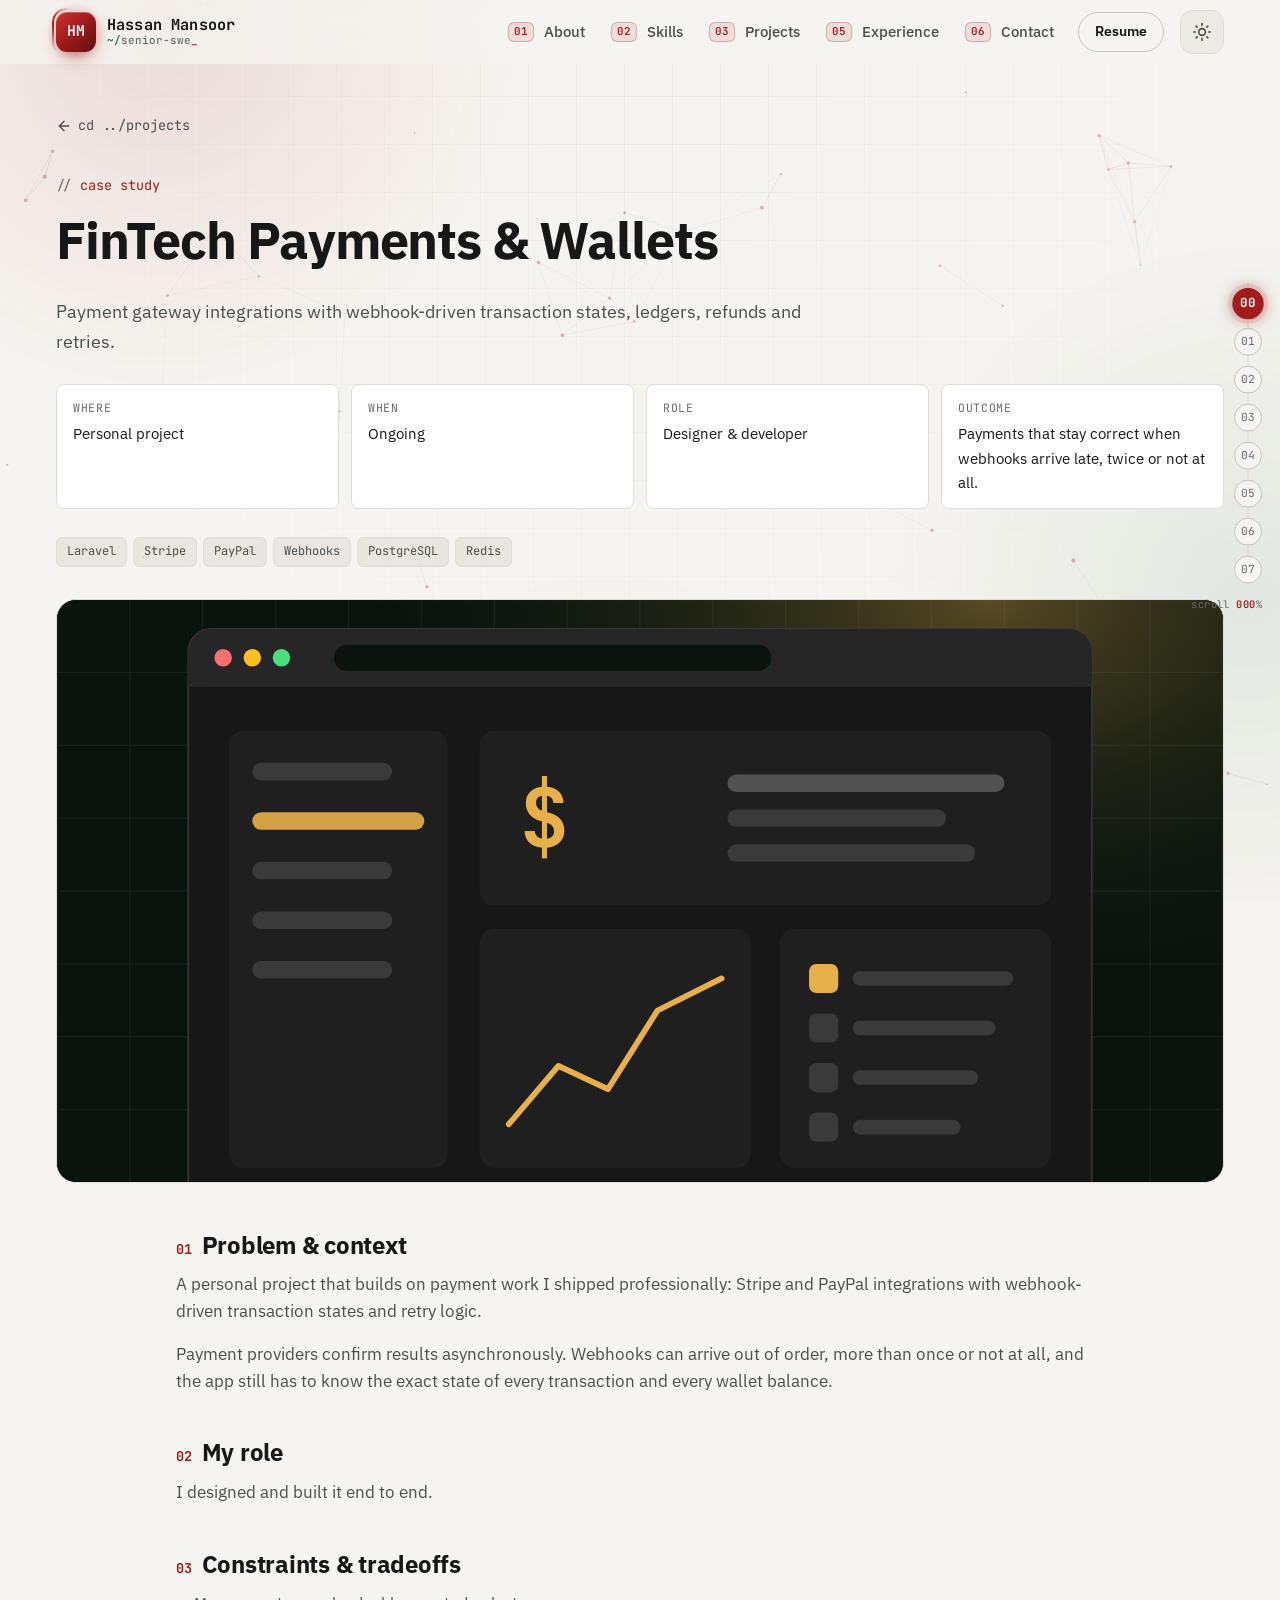
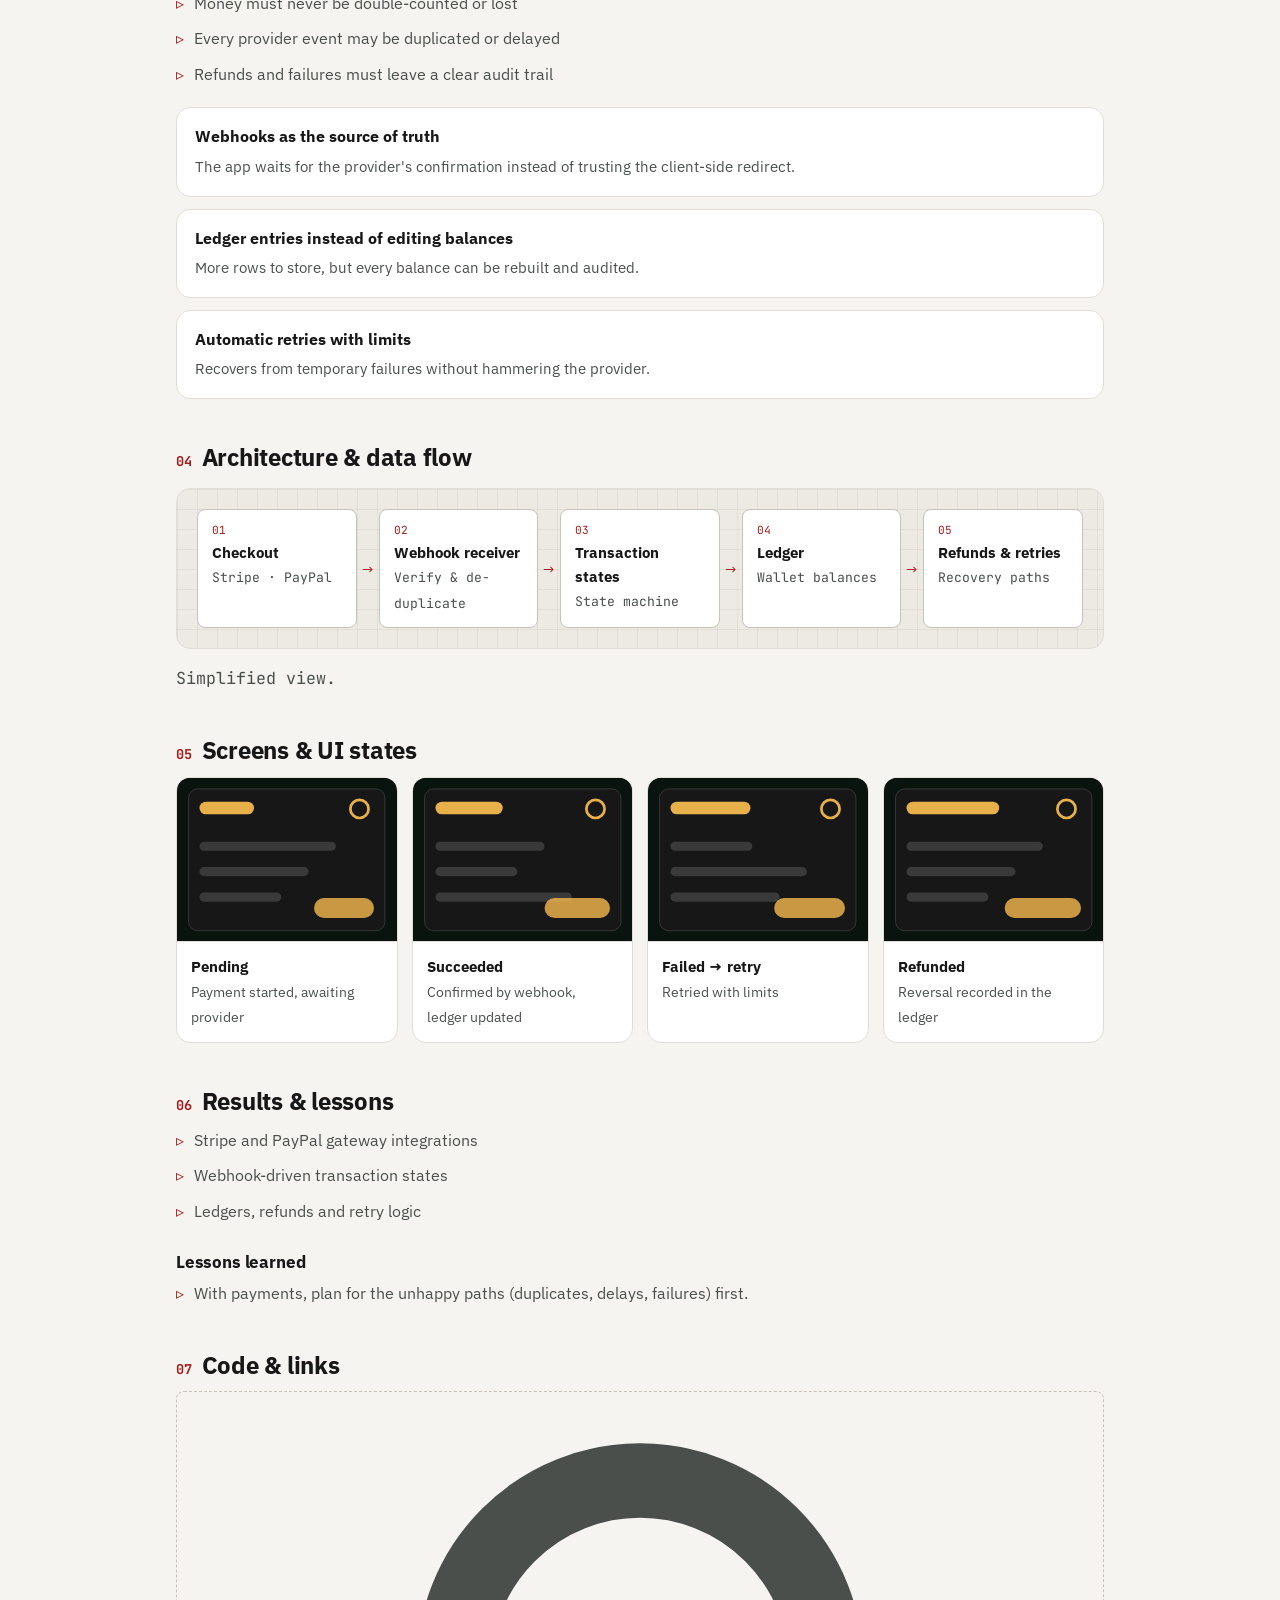
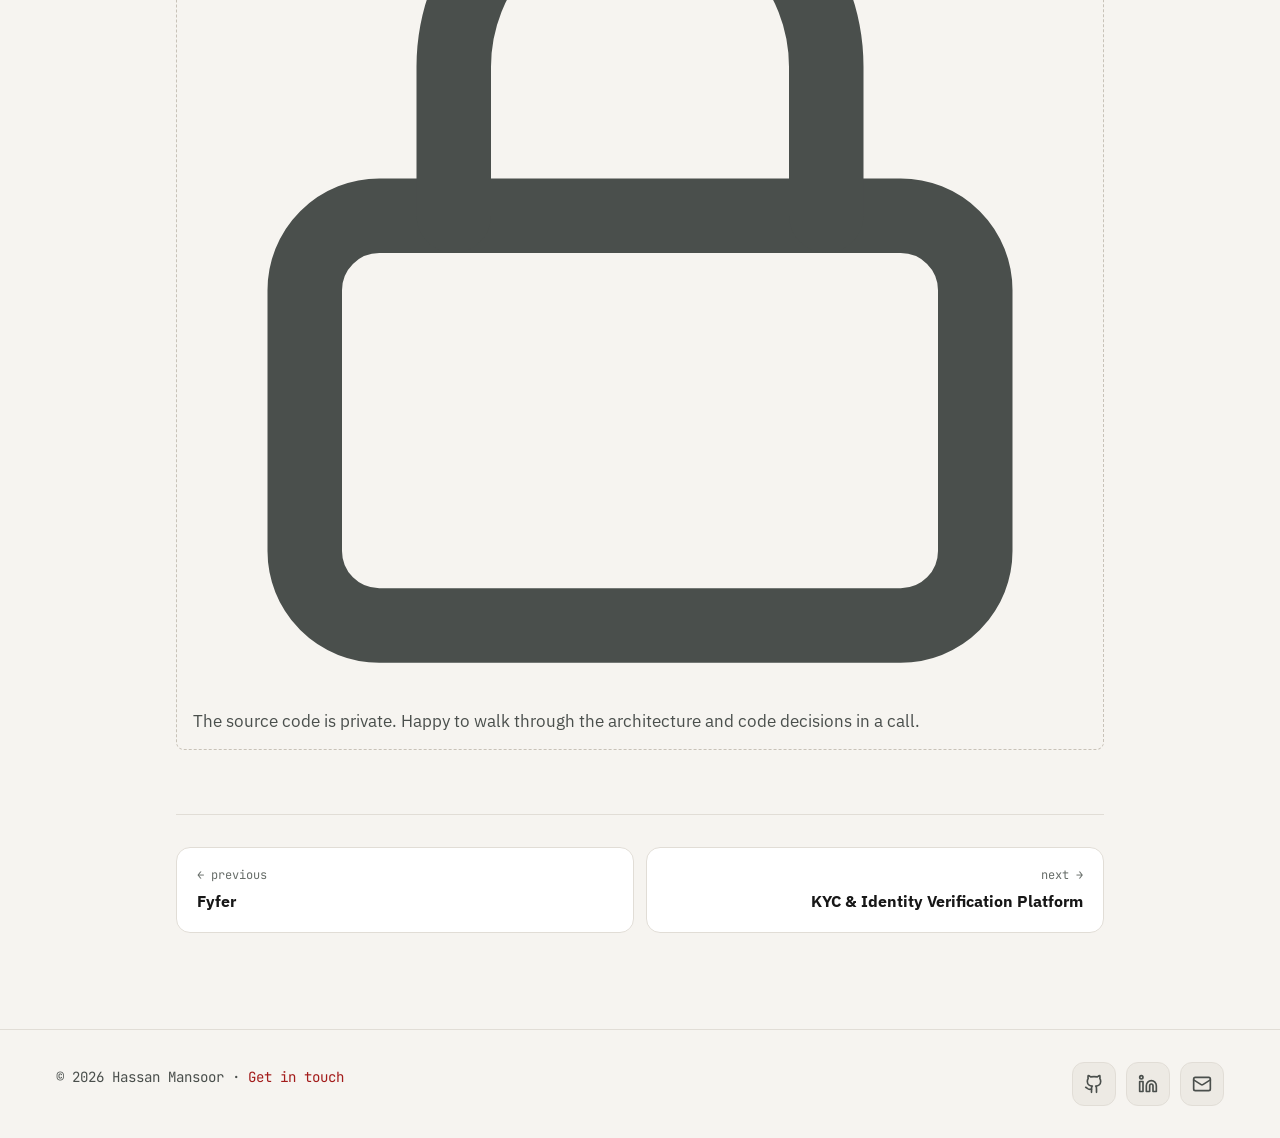
==== projects/fintech-payments.html @ 576e9c60 "Add developer portfolio site Static HTML/CSS/JS portfolio for Hassan Mansoor: hero with loader and t" ====
<!doctype html>
<html lang="en">
<head>
  <meta charset="utf-8">
  <meta name="viewport" content="width=device-width, initial-scale=1">
  <title>FinTech Payments &amp; Wallets — Case Study | Hassan Mansoor</title>
  <meta name="description" content="Payment gateway integrations with webhook-driven transaction states, ledgers, refunds and retries. Payments that stay correct when webhooks arrive late, twice or not at all.">
  <meta name="author" content="Hassan Mansoor">
  <meta name="theme-color" content="#06110C">
  <script>(function(){var t;try{t=localStorage.getItem("theme")}catch(e){}if(t!=="light"&&t!=="dark")t=matchMedia("(prefers-color-scheme: light)").matches?"light":"dark";document.documentElement.setAttribute("data-theme",t)})();</script>
  <script>if(!matchMedia("(prefers-reduced-motion: reduce)").matches)document.documentElement.classList.add("loading");</script>
  <link rel="canonical" href="https://hassan07-dev.github.io/projects/fintech-payments.html">
  <meta property="og:type" content="article">
  <meta property="og:title" content="FinTech Payments &amp; Wallets — Case Study by Hassan Mansoor">
  <meta property="og:description" content="Payment gateway integrations with webhook-driven transaction states, ledgers, refunds and retries.">
  <meta property="og:url" content="https://hassan07-dev.github.io/projects/fintech-payments.html">
  <meta property="og:image" content="https://hassan07-dev.github.io/assets/img/hassan-mansoor.jpg">
  <meta name="twitter:card" content="summary_large_image">
  <link rel="icon" href="../assets/img/favicon.svg" type="image/svg+xml">
  <link rel="preconnect" href="https://fonts.googleapis.com">
  <link rel="preconnect" href="https://fonts.gstatic.com" crossorigin>
  <link href="https://fonts.googleapis.com/css2?family=IBM+Plex+Sans:wght@400;500;600;700&family=JetBrains+Mono:wght@400;500;600;700&display=swap" rel="stylesheet">
  <link rel="stylesheet" href="../assets/css/styles.css">
</head>
<body data-page="case" data-slug="fintech-payments" data-base="../">
  <a class="skip-link" href="#main">Skip to content</a>
  <!-- Page loader (shown while html.loading; removed by main.js, auto-hides after 6s as a failsafe) -->
  <div class="loader" id="loader" aria-hidden="true">
    <div class="loader-curtain loader-curtain-top"></div>
    <div class="loader-curtain loader-curtain-bottom"></div>
    <div class="loader-core">
      <div class="loader-orbit">
        <svg class="loader-ring" viewBox="0 0 120 120">
          <circle class="loader-ring-track" cx="60" cy="60" r="52"/>
          <circle class="loader-ring-arc" cx="60" cy="60" r="52" pathLength="100"/>
        </svg>
        <span class="loader-spinner"></span>
        <span class="loader-monogram">HM</span>
      </div>
      <p class="loader-name"><span class="prompt">~/</span>hassan<span class="caret">_</span></p>
      <ol class="loader-log">
        <li>booting portfolio<span class="dots"></span></li>
        <li>loading modules: laravel · python · claude-api</li>
        <li>warming caches: redis</li>
        <li class="ok">ready ✓</li>
      </ol>
      <div class="loader-bar"><span></span></div>
      <p class="loader-pct"><b>000</b>%</p>
    </div>
  </div>

  <header class="site-header">
    <nav class="container nav" aria-label="Primary">
      <a class="logo" href="../index.html" aria-label="Hassan Mansoor, home"><span class="logo-mark" aria-hidden="true"><span class="logo-face logo-front">HM</span><span class="logo-face logo-back">&lt;/&gt;</span></span><span class="logo-text" aria-hidden="true"><span class="logo-name">Hassan Mansoor</span><span class="logo-sub"><span class="prompt">~/</span>senior-swe<span class="caret">_</span></span></span></a>
      <div class="nav-menu" id="nav-menu">
        <a href="../index.html#about"><span class="num">01</span>About</a>
        <a href="../index.html#skills"><span class="num">02</span>Skills</a>
        <a href="../index.html#projects"><span class="num">03</span>Projects</a>
        <a href="../index.html#experience"><span class="num">05</span>Experience</a>
        <a href="../index.html#contact"><span class="num">06</span>Contact</a>
        <a class="btn btn-ghost" href="../assets/Hassan-Mansoor-Resume.pdf" download>Resume</a>
      </div>
      <div class="nav-end">
        <button class="icon-btn theme-toggle" type="button" aria-label="Switch to day mode">
          <svg class="i-moon" viewBox="0 0 24 24" fill="none" stroke="currentColor" stroke-width="2" stroke-linecap="round" stroke-linejoin="round" aria-hidden="true"><path d="M12 3a6 6 0 0 0 9 9 9 9 0 1 1-9-9Z"/></svg>
          <svg class="i-sun" viewBox="0 0 24 24" fill="none" stroke="currentColor" stroke-width="2" stroke-linecap="round" stroke-linejoin="round" aria-hidden="true"><circle cx="12" cy="12" r="4"/><path d="M12 2v2M12 20v2M4.93 4.93l1.41 1.41M17.66 17.66l1.41 1.41M2 12h2M20 12h2M6.34 17.66l-1.41 1.41M19.07 4.93l-1.41 1.41"/></svg>
        </button>
        <button class="nav-toggle" type="button" aria-expanded="false" aria-controls="nav-menu" aria-label="Open menu"><span class="bar"></span></button>
      </div>
    </nav>
  </header>

  <main id="main">
    <article id="case-root">
      <noscript><div class="container case-hero"><h1>FinTech Payments &amp; Wallets</h1><p>Payment gateway integrations with webhook-driven transaction states, ledgers, refunds and retries.</p></div></noscript>
    </article>
  </main>

  <footer class="site-footer">
    <div class="container footer-inner">
      <p class="mono">© <span data-year></span> Hassan Mansoor · <a href="../index.html#contact">Get in touch</a></p>
      <div class="social-row" data-footer-social></div>
    </div>
  </footer>

  <script src="../assets/js/data.js"></script>
  <script src="../assets/js/components.js"></script>
  <script src="../assets/js/main.js"></script>
</body>
</html>
---- assets/css/styles.css ----
/* =========================================================
   Hassan Mansoor — portfolio
   Dark "code" theme · mobile-first · breakpoints 640 / 960 / 1200
   ========================================================= */

:root,
:root[data-theme="dark"] {
  /* Brand */
  --brand: #A31C1B;          /* crimson red */
  --brand-strong: #BD2523;
  --black: #171717;
  --forest: #06110C;

  /* Night (default) */
  --bg: #06110C;
  --bg-rgb: 6, 17, 12;
  --bg-elev: #0B1813;
  --card: #171717;
  --card-rgb: 23, 23, 23;
  --card-hover: #1E1E1E;
  --border: #26302B;
  --border-rgb: 38, 48, 43;
  --border-strong: #3A4540;
  --fg: #F2F2EF;
  --fg-muted: #A9B1AC;
  --fg-subtle: #7F8883;
  --accent: #EF5350;         /* text-safe crimson on dark (≥5:1) */
  --accent-strong: #FF6E6B;
  --accent-rgb: 239, 83, 80;
  --accent-ink: #FFFFFF;
  --accent-soft: rgba(239, 83, 80, 0.12);
  --accent-2: #FF8A80;
  --green: #5FBF8A;
  --green-rgb: 95, 191, 138;
  --amber: #E8B04A;
  --danger: #FF7A6E;
  --icon-tile: #EDEDEA;
  --badge-from: #A31C1B;
  --badge-to: #5E0F0E;
  --grid-rgb: 170, 190, 180;
  --term-rgb: 10, 20, 15;

  /* Type */
  --font-sans: "IBM Plex Sans", system-ui, -apple-system, "Segoe UI", Roboto, sans-serif;
  --font-mono: "JetBrains Mono", ui-monospace, SFMono-Regular, Menlo, Consolas, monospace;

  /* Spacing & shape */
  --gutter: 16px;
  --radius-sm: 8px;
  --radius: 14px;
  --radius-lg: 20px;
  --container: 1200px;
  --nav-h: 64px;

  --shadow: 0 10px 30px -12px rgba(0, 0, 0, 0.6);
  --shadow-lift: 0 22px 40px -18px rgba(var(--accent-rgb), 0.3), 0 12px 28px -14px rgba(0, 0, 0, 0.7);

  --ease: cubic-bezier(0.2, 0.7, 0.2, 1);
  color-scheme: dark;
}

/* Day */
:root[data-theme="light"] {
  --bg: #F6F4F0;
  --bg-rgb: 246, 244, 240;
  --bg-elev: #EDEAE4;
  --card: #FFFFFF;
  --card-rgb: 255, 255, 255;
  --card-hover: #FBFAF7;
  --border: #E1DDD6;
  --border-rgb: 225, 221, 214;
  --border-strong: #C8C2B8;
  --fg: #171717;
  --fg-muted: #4A4F4C;
  --fg-subtle: #676D69;
  --accent: #A31C1B;
  --accent-strong: #861614;
  --accent-rgb: 163, 28, 27;
  --accent-soft: rgba(163, 28, 27, 0.08);
  --accent-2: #D9443F;
  --green: #1D6B43;
  --green-rgb: 29, 107, 67;
  --amber: #9A6300;
  --danger: #B42318;
  --icon-tile: #F1EFEA;
  --grid-rgb: 23, 23, 23;
  --shadow: 0 10px 30px -14px rgba(23, 23, 23, 0.18);
  --shadow-lift: 0 22px 40px -20px rgba(163, 28, 27, 0.3), 0 12px 28px -16px rgba(23, 23, 23, 0.2);
  color-scheme: light;
}

/* ---------- Base ---------- */
*,
*::before,
*::after { box-sizing: border-box; }

html {
  scroll-behavior: smooth;
  scroll-padding-top: calc(var(--nav-h) + 12px);
  -webkit-text-size-adjust: 100%;
}

body {
  margin: 0;
  background: var(--bg);
  color: var(--fg);
  font-family: var(--font-sans);
  font-size: 1rem;
  line-height: 1.6;
  -webkit-font-smoothing: antialiased;
  overflow-x: hidden;
}

/* faint grid behind everything */
body::before {
  content: "";
  position: fixed;
  inset: 0;
  z-index: -1;
  pointer-events: none;
  background-image:
    linear-gradient(rgba(var(--grid-rgb), 0.045) 1px, transparent 1px),
    linear-gradient(90deg, rgba(var(--grid-rgb), 0.045) 1px, transparent 1px);
  background-size: 48px 48px;
  mask-image: radial-gradient(ellipse at 50% 0%, #000 0%, transparent 70%);
  -webkit-mask-image: radial-gradient(ellipse at 50% 0%, #000 0%, transparent 70%);
}

img { max-width: 100%; display: block; }
a { color: var(--accent); text-decoration: none; }
a:hover { color: var(--accent-strong); }
h1, h2, h3, h4 { line-height: 1.2; margin: 0 0 0.5em; letter-spacing: -0.01em; }
p { margin: 0 0 1em; }
ul { margin: 0; padding: 0; }

:focus-visible {
  outline: 2px solid var(--accent);
  outline-offset: 3px;
  border-radius: 4px;
}

.sr-only {
  position: absolute !important;
  width: 1px; height: 1px;
  padding: 0; margin: -1px;
  overflow: hidden; clip: rect(0, 0, 0, 0);
  white-space: nowrap; border: 0;
}

.skip-link {
  position: absolute;
  left: 12px; top: -48px;
  z-index: 100;
  padding: 10px 16px;
  background: var(--brand);
  color: var(--accent-ink);
  font-weight: 600;
  border-radius: var(--radius-sm);
  transition: top 0.2s var(--ease);
}
.skip-link:focus { top: 12px; color: var(--accent-ink); }

.container {
  width: 100%;
  max-width: var(--container);
  margin: 0 auto;
  padding: 0 var(--gutter);
}

.mono { font-family: var(--font-mono); }

/* ---------- Buttons ---------- */
.btn {
  display: inline-flex;
  align-items: center;
  justify-content: center;
  gap: 8px;
  min-height: 48px;
  padding: 0 22px;
  border-radius: 999px;
  border: 1px solid transparent;
  font: 600 0.95rem/1 var(--font-sans);
  cursor: pointer;
  transition: transform 0.2s var(--ease), background-color 0.2s, border-color 0.2s, color 0.2s, box-shadow 0.2s;
  white-space: nowrap;
}
.btn svg { width: 18px; height: 18px; flex: none; }
.btn-primary { background: var(--brand); color: var(--accent-ink); }
.btn-primary:hover { background: var(--brand-strong); color: var(--accent-ink); transform: translateY(-2px); box-shadow: 0 10px 24px -10px rgba(var(--accent-rgb), 0.6); }
.btn-ghost { background: transparent; color: var(--fg); border-color: var(--border-strong); }
.btn-ghost:hover { border-color: var(--accent); color: var(--accent); transform: translateY(-2px); }
.btn:active { transform: translateY(0); }

.icon-btn {
  display: inline-flex;
  align-items: center;
  justify-content: center;
  width: 44px; height: 44px;
  border-radius: 12px;
  border: 1px solid var(--border);
  color: var(--fg-muted);
  background: var(--bg-elev);
  transition: color 0.2s, border-color 0.2s, transform 0.2s var(--ease);
}
.icon-btn svg { width: 20px; height: 20px; }
.icon-btn:hover { color: var(--accent); border-color: var(--accent); transform: translateY(-2px); }

/* ---------- Navigation ---------- */
.site-header {
  position: fixed;
  inset: 0 0 auto 0;
  z-index: 50;
  height: var(--nav-h);
  background: rgba(var(--bg-rgb), 0.72);
  backdrop-filter: blur(14px);
  -webkit-backdrop-filter: blur(14px);
  border-bottom: 1px solid transparent;
  transition: border-color 0.25s, background-color 0.25s;
}
.site-header.is-scrolled { border-bottom-color: var(--border); background: rgba(var(--bg-rgb), 0.9); }

.nav {
  height: 100%;
  display: flex;
  align-items: center;
  justify-content: space-between;
  gap: 16px;
}

.logo {
  font-family: var(--font-mono);
  font-weight: 600;
  font-size: 1rem;
  color: var(--fg);
  display: inline-flex;
  align-items: center;
  min-height: 44px;
}
.logo:hover { color: var(--fg); }
.logo .prompt { color: var(--green); }
.logo .caret { color: var(--accent); animation: blink 1.1s steps(1) infinite; }

.nav-toggle {
  display: inline-flex;
  align-items: center;
  justify-content: center;
  width: 44px; height: 44px;
  border: 1px solid var(--border);
  border-radius: 12px;
  background: var(--bg-elev);
  color: var(--fg);
  cursor: pointer;
}
.nav-toggle .bar,
.nav-toggle .bar::before,
.nav-toggle .bar::after {
  display: block;
  width: 18px; height: 2px;
  background: currentColor;
  border-radius: 2px;
  position: relative;
  transition: transform 0.25s var(--ease), background-color 0.2s;
}
.nav-toggle .bar::before,
.nav-toggle .bar::after { content: ""; position: absolute; left: 0; }
.nav-toggle .bar::before { top: -6px; }
.nav-toggle .bar::after { top: 6px; }
.nav-toggle[aria-expanded="true"] .bar { background: transparent; }
.nav-toggle[aria-expanded="true"] .bar::before { transform: translateY(6px) rotate(45deg); }
.nav-toggle[aria-expanded="true"] .bar::after { transform: translateY(-6px) rotate(-45deg); }

.nav-menu {
  position: fixed;
  top: var(--nav-h);
  left: 0; right: 0;
  height: calc(100dvh - var(--nav-h));
  padding: 24px var(--gutter) 32px;
  background: var(--bg);
  border-top: 1px solid var(--border);
  display: flex;
  flex-direction: column;
  gap: 4px;
  overflow-y: auto;
  transform: translateX(100%);
  visibility: hidden;
  transition: transform 0.3s var(--ease), visibility 0.3s;
}
.nav-menu.is-open { transform: none; visibility: visible; }

.nav-menu a:not(.btn) {
  display: flex;
  align-items: center;
  gap: 10px;
  min-height: 52px;
  padding: 0 8px;
  font-size: 1.15rem;
  font-weight: 500;
  color: var(--fg);
  border-bottom: 1px solid var(--border);
}
.nav-menu a:not(.btn) .num { font-family: var(--font-mono); font-size: 0.8rem; color: var(--accent); }
.nav-menu a:not(.btn):hover,
.nav-menu a.is-active { color: var(--accent); }
.nav-menu .btn { margin-top: 20px; }

body.menu-open { overflow: hidden; }

@media (min-width: 960px) {
  .nav-toggle { display: none; }
  .nav-menu {
    position: static;
    height: auto;
    padding: 0;
    background: none;
    border: 0;
    flex-direction: row;
    align-items: center;
    gap: 2px;
    overflow: visible;
    transform: none;
    visibility: visible;
  }
  .nav-menu a:not(.btn) {
    min-height: 44px;
    padding: 0 12px;
    font-size: 0.92rem;
    color: var(--fg-muted);
    border: 0;
    border-radius: 8px;
  }
  .nav-menu a:not(.btn) .num { font-size: 0.72rem; }
  .nav-menu .btn { margin: 0 0 0 10px; min-height: 40px; padding: 0 16px; font-size: 0.88rem; }
}

/* ---------- Sections ---------- */
.section { padding: 60px 0; }
.section + .section { border-top: 1px solid rgba(var(--border-rgb), 0.6); }

.section-head { margin-bottom: 28px; max-width: 760px; }
.eyebrow {
  display: inline-flex;
  align-items: center;
  gap: 8px;
  font-family: var(--font-mono);
  font-size: 0.85rem;
  color: var(--accent);
  margin-bottom: 12px;
}
.eyebrow::before { content: "//"; color: var(--fg-subtle); }
.section-title { font-size: clamp(1.75rem, 4vw, 2.5rem); font-weight: 700; }
.section-lead { color: var(--fg-muted); font-size: 1.05rem; margin: 0; }

@media (min-width: 960px) {
  .section { padding: 84px 0; }
}

/* ---------- Hero ---------- */
.hero {
  padding: calc(var(--nav-h) + 40px) 0 72px;
  position: relative;
  overflow-x: clip;
}
.hero-grid {
  display: grid;
  gap: 48px;
  align-items: center;
}

.status-pill {
  display: inline-flex;
  align-items: center;
  gap: 8px;
  padding: 6px 14px;
  border: 1px solid var(--border-strong);
  border-radius: 999px;
  font-size: 0.85rem;
  color: var(--fg-muted);
  background: rgba(var(--card-rgb), 0.7);
  margin-bottom: 24px;
}
.status-dot {
  width: 8px; height: 8px;
  border-radius: 50%;
  background: var(--green);
  box-shadow: 0 0 0 0 rgba(var(--green-rgb), 0.6);
  animation: pulse 2.2s infinite;
}

.hero-hello {
  font-family: var(--font-mono);
  color: var(--green);
  font-size: 0.95rem;
  margin-bottom: 12px;
}
.hero-title {
  font-size: clamp(2.4rem, 8vw, 4.25rem);
  font-weight: 700;
  letter-spacing: -0.03em;
  margin-bottom: 16px;
}
.hero-title .name {
  background: linear-gradient(100deg, var(--fg) 30%, var(--accent) 100%);
  -webkit-background-clip: text;
  background-clip: text;
  color: transparent;
}
.typing {
  font-family: var(--font-mono);
  font-size: clamp(1.05rem, 3.2vw, 1.4rem);
  color: var(--fg);
  min-height: 2em;
  margin-bottom: 20px;
}
.typing .gt { color: var(--accent); margin-right: 8px; }
.typing .cursor {
  display: inline-block;
  width: 0.6ch;
  height: 1.15em;
  margin-left: 2px;
  vertical-align: text-bottom;
  background: var(--accent);
  animation: blink 1s steps(1) infinite;
}
.hero-intro { color: var(--fg-muted); font-size: 1.08rem; max-width: 580px; margin-bottom: 32px; }

.hero-actions { display: flex; flex-wrap: wrap; gap: 12px; margin-bottom: 32px; }
.social-row { display: flex; gap: 10px; flex-wrap: wrap; }

.hero-visual { position: relative; max-width: 440px; width: 100%; margin: 0 auto; }
.photo-frame {
  position: relative;
  border-radius: var(--radius-lg);
  overflow: hidden;
  border: 1px solid var(--border-strong);
  aspect-ratio: 928 / 1152;
  background: var(--bg-elev);
  box-shadow: 0 30px 80px -30px rgba(var(--accent-rgb), 0.45);
}
.photo-frame img { width: 100%; height: 100%; object-fit: cover; }
.photo-frame::after {
  content: "";
  position: absolute;
  inset: 0;
  background: linear-gradient(180deg, transparent 55%, rgba(var(--bg-rgb), 0.65) 100%);
}
.photo-glow {
  position: absolute;
  inset: -12% -10% auto auto;
  width: 70%; aspect-ratio: 1;
  background: radial-gradient(circle, rgba(var(--accent-rgb), 0.35), transparent 65%);
  filter: blur(30px);
  z-index: -1;
}

.terminal {
  background: rgba(var(--term-rgb), 0.97);
  border: 1px solid var(--border-strong);
  border-radius: var(--radius);
  box-shadow: var(--shadow);
  font-family: var(--font-mono);
  font-size: 0.8rem;
  line-height: 1.7;
  overflow: hidden;
}
.terminal-bar {
  display: flex;
  align-items: center;
  gap: 6px;
  padding: 10px 14px;
  border-bottom: 1px solid var(--border);
  background: rgba(var(--border-rgb), 0.45);
}
.terminal-bar span { width: 10px; height: 10px; border-radius: 50%; background: #475569; }
.terminal-bar span:nth-child(1) { background: #f87171; }
.terminal-bar span:nth-child(2) { background: #fbbf24; }
.terminal-bar span:nth-child(3) { background: #4ade80; }
.terminal-bar em { margin-left: auto; font-style: normal; color: var(--fg-subtle); font-size: 0.72rem; }
.terminal-body { padding: 14px 16px 16px; color: var(--fg-muted); overflow-x: auto; }
.terminal-body .p { color: var(--green); }
.terminal-body .c { color: var(--fg); }
.terminal-body .k { color: var(--accent-2); }
.terminal-body .s { color: var(--amber); }
.terminal-body .v { color: var(--accent); }

.hero-terminal {
  position: relative;
  margin: -64px 12px 0;
  z-index: 2;
}

@media (min-width: 640px) {
  .hero-terminal { margin: -72px -24px 0 24px; }
}
@media (min-width: 960px) {
  .hero { padding: calc(var(--nav-h) + 40px) 0 72px; min-height: min(100vh, 880px); display: flex; align-items: center; }
  .hero-grid { grid-template-columns: 1.15fr 0.85fr; gap: 64px; }
  .hero-visual { margin: 0 0 0 auto; }
  .hero-terminal { position: absolute; left: -32px; right: auto; bottom: -44px; width: 300px; margin: 0; }
}
@media (min-width: 1200px) {
  .hero-terminal { left: -96px; bottom: -40px; width: 330px; }
}

/* ---------- About ---------- */
.about-grid { display: grid; gap: 40px; }
.about-copy p { color: var(--fg-muted); font-size: 1.05rem; }
.about-copy strong { color: var(--fg); font-weight: 600; }
.now-at {
  display: inline-block;
  padding: 10px 14px;
  border-radius: var(--radius-sm);
  border: 1px solid var(--border);
  background: var(--card);
  margin-bottom: 24px;
  font-size: 0.95rem;
}
.now-at .mono { color: var(--green); font-size: 0.85rem; margin-right: 6px; }

.fun-fact {
  margin-top: 8px;
  padding: 16px 18px;
  border-left: 3px solid var(--accent);
  background: var(--accent-soft);
  border-radius: 0 var(--radius-sm) var(--radius-sm) 0;
  color: var(--fg);
}
.fun-fact .label { display: block; font-family: var(--font-mono); font-size: 0.78rem; color: var(--accent); margin-bottom: 4px; }

.stats { display: grid; grid-template-columns: repeat(2, minmax(0, 1fr)); gap: 12px; margin-bottom: 24px; }
.stat {
  --rx: 0deg; --ry: 0deg;
  padding: 18px;
  border: 1px solid var(--border);
  border-radius: var(--radius);
  background: var(--card);
  transition: transform 0.25s var(--ease), border-color 0.25s, box-shadow 0.25s;
}
.stat[data-tilt]:hover {
  transform: perspective(600px) rotateX(var(--rx)) rotateY(var(--ry)) translateY(-4px);
  border-color: rgba(var(--accent-rgb), 0.45);
  box-shadow: 0 16px 30px -18px rgba(var(--accent-rgb), 0.45);
}
.stat-value { font-variant-numeric: tabular-nums; }
.stat-value { font-family: var(--font-mono); font-size: clamp(1.6rem, 5vw, 2.1rem); font-weight: 700; color: var(--accent); line-height: 1.1; }
.stat-label { font-size: 0.88rem; color: var(--fg-muted); margin-top: 6px; }

.stack-viz { border: 1px solid var(--border); border-radius: var(--radius); background: var(--card); overflow: hidden; }
.stack-viz-head { padding: 12px 16px; border-bottom: 1px solid var(--border); font-family: var(--font-mono); font-size: 0.8rem; color: var(--fg-subtle); }
.stack-layer { display: grid; grid-template-columns: 84px 1fr; align-items: center; gap: 12px; padding: 12px 16px; border-bottom: 1px dashed var(--border); }
.stack-layer:last-child { border-bottom: 0; }
.stack-layer-name { font-family: var(--font-mono); font-size: 0.78rem; color: var(--accent); }
.stack-layer-items { display: flex; flex-wrap: wrap; gap: 6px; }

@media (min-width: 960px) {
  .about-grid { grid-template-columns: 1.1fr 0.9fr; gap: 64px; align-items: start; }
}

/* ---------- Tags ---------- */
.tag {
  display: inline-flex;
  align-items: center;
  padding: 4px 10px;
  border-radius: 6px;
  font-family: var(--font-mono);
  font-size: 0.75rem;
  color: var(--fg-muted);
  background: rgba(var(--border-rgb), 0.6);
  border: 1px solid var(--border);
  white-space: nowrap;
}
.tag-list { display: flex; flex-wrap: wrap; gap: 6px; list-style: none; }

/* ---------- Skills ---------- */
.skills-grid { columns: 1; column-gap: 16px; }
.skills-grid > .skill-group { break-inside: avoid; margin-bottom: 16px; }
.skill-group {
  padding: 20px;
  border: 1px solid var(--border);
  border-radius: var(--radius);
  background: var(--card);
}
.skill-group h3 { font-size: 0.95rem; font-family: var(--font-mono); color: var(--fg); margin-bottom: 16px; display: flex; align-items: center; gap: 8px; }
.skill-group h3::before { content: ">"; color: var(--accent); }
.skill-icons { list-style: none; display: grid; grid-template-columns: repeat(auto-fill, minmax(78px, 1fr)); gap: 6px; }
.skill {
  display: flex;
  flex-direction: column;
  align-items: center;
  gap: 8px;
  padding: 10px 4px 8px;
  border-radius: var(--radius-sm);
  border: 1px solid transparent;
  text-align: center;
  transition: border-color 0.2s, background-color 0.2s, transform 0.2s var(--ease);
}
.skill:hover { border-color: var(--border-strong); background: var(--card-hover); transform: translateY(-2px); }
.skill-icon {
  width: 44px; height: 44px;
  border-radius: 12px;
  background: var(--icon-tile);
  display: grid;
  place-items: center;
  overflow: hidden;
}
.skill-icon img { width: 28px; height: 28px; object-fit: contain; }
.skill-icon.badge {
  background: linear-gradient(135deg, var(--badge-from), var(--badge-to));
  color: #fff;
  font-family: var(--font-mono);
  font-weight: 700;
  font-size: 0.9rem;
}
.skill-name { font-size: 0.8rem; color: var(--fg-muted); line-height: 1.3; }

.leadership { margin-top: 16px; padding: 20px; border: 1px dashed var(--border-strong); border-radius: var(--radius); }
.leadership h3 { font-size: 0.95rem; font-family: var(--font-mono); margin-bottom: 12px; }
.leadership h3::before { content: "> "; color: var(--accent); }

@media (min-width: 640px) { .skills-grid { columns: 2; } }
@media (min-width: 1100px) { .skills-grid { columns: 3; } }

/* ---------- Project cards ---------- */
.project-grid { display: grid; gap: 24px; list-style: none; }
.project-card {
  position: relative;
  display: flex;
  flex-direction: column;
  height: 100%;
  border: 1px solid var(--border);
  border-radius: var(--radius-lg);
  background: var(--card);
  overflow: hidden;
  transition: transform 0.25s var(--ease), box-shadow 0.25s var(--ease), border-color 0.25s;
}
.project-card { --rx: 0deg; --ry: 0deg; transform-style: preserve-3d; }
.project-card:hover,
.project-card:focus-within {
  transform: perspective(1000px) rotateX(var(--rx)) rotateY(var(--ry)) translateY(-8px);
  box-shadow: var(--shadow-lift);
  border-color: rgba(var(--accent-rgb), 0.45);
}
.project-card.is-tilting { transition-duration: 0.08s, 0.08s, 0.08s, 0.08s, 0.25s, 0.25s; }
/* glowing spotlight that follows the pointer */
.spotlight {
  position: absolute;
  inset: 0;
  z-index: 0;
  pointer-events: none;
  opacity: 0;
  transition: opacity 0.3s;
  background: radial-gradient(420px circle at var(--mx, 50%) var(--my, 50%), rgba(var(--accent-rgb), 0.14), transparent 60%);
}
.project-card:hover .spotlight { opacity: 1; }
.project-card > *:not(.spotlight) { position: relative; z-index: 1; }
/* animated scan line across the mockup on hover */
.project-media { position: relative; }
.project-media::after {
  content: "";
  position: absolute;
  left: 0; right: 0; top: -30%;
  height: 30%;
  background: linear-gradient(180deg, transparent, rgba(var(--accent-rgb), 0.16), transparent);
  opacity: 0;
  pointer-events: none;
}
.project-card:hover .project-media::after { opacity: 1; animation: scan 1.6s var(--ease) infinite; }
@keyframes scan { from { top: -30%; } to { top: 100%; } }

.project-media { aspect-ratio: 2 / 1; background: var(--bg-elev); border-bottom: 1px solid var(--border); overflow: hidden; }
.project-media img,
.project-media svg { width: 100%; height: 100%; object-fit: cover; display: block; transition: transform 0.5s var(--ease); }
.project-card:hover .project-media img,
.project-card:hover .project-media svg { transform: scale(1.03); }

.project-body { display: flex; flex-direction: column; gap: 10px; padding: 20px; flex: 1; }
.project-meta { display: flex; justify-content: space-between; gap: 8px; font-family: var(--font-mono); font-size: 0.76rem; color: var(--fg-subtle); }
.project-title { font-size: 1.3rem; margin: 0; }
.project-title a { color: var(--fg); }
.project-title a:hover { color: var(--accent); }
/* whole-card click target */
.project-title a::after { content: ""; position: absolute; inset: 0; z-index: 1; }
.project-desc { color: var(--fg-muted); margin: 0; font-size: 0.97rem; }
.project-outcome {
  display: flex;
  gap: 8px;
  align-items: flex-start;
  font-size: 0.92rem;
  color: var(--fg);
  margin: 0;
}
.project-outcome svg { flex: none; width: 18px; height: 18px; color: var(--green); margin-top: 2px; }
.project-links { display: flex; flex-wrap: wrap; align-items: center; gap: 8px 16px; margin-top: auto; padding-top: 8px; }
.project-links a {
  position: relative;
  z-index: 2;
  display: inline-flex;
  align-items: center;
  gap: 6px;
  min-height: 44px;
  font-size: 0.9rem;
  font-weight: 600;
}
.project-links a svg { width: 16px; height: 16px; }
.project-links .case-link { color: var(--fg); }
.project-links .case-link:hover { color: var(--accent); }
.stars { display: inline-flex; align-items: center; gap: 4px; font-family: var(--font-mono); font-size: 0.8rem; color: var(--amber); }
.stars svg { width: 14px; height: 14px; }

@media (min-width: 768px) { .project-grid { grid-template-columns: repeat(2, 1fr); gap: 28px; } }

.more-projects { margin-top: 56px; }
.slider-head { display: flex; align-items: flex-end; justify-content: space-between; gap: 16px; margin-bottom: 16px; }
.slider-controls { display: flex; gap: 8px; }
.slider-controls .icon-btn { cursor: pointer; }
.slider-controls .icon-btn:disabled { opacity: 0.35; cursor: default; transform: none; color: var(--fg-muted); border-color: var(--border); }
.more-projects h3 { font-family: var(--font-mono); font-size: 1rem; margin: 0; color: var(--fg); }
.more-projects h3::before { content: "$ ls ./more-work"; color: var(--fg-subtle); font-weight: 400; display: block; font-size: 0.8rem; margin-bottom: 4px; }
.more-list {
  list-style: none;
  display: flex;
  gap: 16px;
  overflow-x: auto;
  scroll-snap-type: x mandatory;
  scroll-padding: 0;
  padding: 4px 2px 16px;
  scrollbar-width: thin;
  scrollbar-color: var(--border-strong) transparent;
}
.more-item {
  position: relative;
  flex: 0 0 85%;
  scroll-snap-align: start;
  display: flex;
  flex-direction: column;
  gap: 6px;
  min-height: 170px;
  padding: 20px;
  border: 1px solid var(--border);
  border-radius: var(--radius);
  background: rgba(var(--card-rgb), 0.6);
  overflow: hidden;
  transition: border-color 0.25s, background-color 0.25s, transform 0.25s var(--ease);
}
.more-item::before {
  content: "";
  position: absolute;
  inset: 0 0 auto 0;
  height: 2px;
  background: linear-gradient(90deg, var(--accent), var(--accent-2));
  transform: scaleX(0);
  transform-origin: left;
  transition: transform 0.4s var(--ease);
}
.more-item:hover { border-color: var(--border-strong); background: var(--card); transform: translateY(-4px); }
.more-item:hover::before { transform: scaleX(1); }
.more-num { font-family: var(--font-mono); font-size: 0.75rem; color: var(--accent); }
@media (min-width: 640px) { .more-item { flex-basis: calc((100% - 16px) / 2); } }
@media (min-width: 1024px) { .more-item { flex-basis: calc((100% - 32px) / 3); } }
.more-item-head { display: flex; flex-wrap: wrap; justify-content: space-between; align-items: baseline; gap: 4px 12px; }
.more-item h4 { margin: 0; font-size: 1rem; }
.more-item h4 a { color: var(--fg); display: inline-flex; align-items: center; gap: 6px; }
.more-item h4 a:hover { color: var(--accent); }
.more-item h4 svg { width: 14px; height: 14px; color: var(--fg-subtle); }
.more-item .org { font-family: var(--font-mono); font-size: 0.75rem; color: var(--fg-subtle); }
.more-item p { margin: 0; color: var(--fg-muted); font-size: 0.93rem; }

/* ---------- Open source & writing ---------- */
.gh-graph {
  padding: 20px;
  border: 1px solid var(--border);
  border-radius: var(--radius);
  background: var(--card);
  overflow-x: auto;
  margin-bottom: 24px;
}
.gh-graph img { min-width: 680px; width: 100%; height: auto; }
[data-theme="dark"] .gh-graph img { filter: invert(0.9) hue-rotate(180deg) saturate(1.4); }
.contrib-list { list-style: none; display: grid; gap: 12px; margin-bottom: 24px; }
.contrib-list li { padding: 14px 16px; border: 1px solid var(--border); border-radius: var(--radius-sm); background: var(--card); }
.contrib-list a { font-family: var(--font-mono); font-size: 0.9rem; }
.contrib-list p { margin: 4px 0 0; color: var(--fg-muted); font-size: 0.93rem; }

.article-grid { list-style: none; display: grid; gap: 20px; }
.article-card { height: 100%; padding: 22px; border: 1px solid var(--border); border-radius: var(--radius); background: var(--card); display: flex; flex-direction: column; gap: 10px; position: relative; transition: transform 0.25s var(--ease), border-color 0.25s; }
.article-card:hover { transform: translateY(-4px); border-color: var(--border-strong); }
.article-card time, .article-card .read { font-family: var(--font-mono); font-size: 0.76rem; color: var(--fg-subtle); }
.article-card h3 { font-size: 1.1rem; margin: 0; }
.article-card h3 a { color: var(--fg); }
.article-card h3 a::after { content: ""; position: absolute; inset: 0; }
.article-card p { color: var(--fg-muted); margin: 0; font-size: 0.95rem; }
@media (min-width: 768px) { .article-grid { grid-template-columns: repeat(3, 1fr); } }

/* ---------- Experience timeline ---------- */
.timeline { list-style: none; position: relative; padding-left: 28px; }
.timeline::before {
  content: "";
  position: absolute;
  left: 7px; top: 8px; bottom: 8px;
  width: 2px;
  background: var(--border);
}
/* progress fill that draws down as you scroll (--tl set by main.js) */
.timeline::after {
  content: "";
  position: absolute;
  left: 7px; top: 8px; bottom: 8px;
  width: 2px;
  background: linear-gradient(var(--accent), var(--accent-2));
  box-shadow: 0 0 12px rgba(var(--accent-rgb), 0.6);
  transform: scaleY(var(--tl, 1));
  transform-origin: top;
}
.timeline-item::before { transition: background-color 0.3s, box-shadow 0.3s; z-index: 1; }
.timeline-item { position: relative; padding-bottom: 32px; }
.timeline-item:last-child { padding-bottom: 0; }
.timeline-item::before {
  content: "";
  position: absolute;
  left: -28px; top: 8px;
  width: 16px; height: 16px;
  border-radius: 50%;
  background: var(--bg);
  border: 2px solid var(--accent);
}
.timeline-item.is-current::before { background: var(--accent); box-shadow: 0 0 0 5px var(--accent-soft); }
.timeline-card { padding: 20px; border: 1px solid var(--border); border-radius: var(--radius); background: var(--card); }
.timeline-dates { font-family: var(--font-mono); font-size: 0.78rem; color: var(--accent); margin-bottom: 6px; }
.timeline-role { font-size: 1.12rem; margin-bottom: 2px; }
.timeline-company { color: var(--fg-muted); font-size: 0.93rem; margin-bottom: 12px; }
.timeline-company .current-badge { margin-left: 8px; font-family: var(--font-mono); font-size: 0.7rem; color: var(--green); border: 1px solid rgba(var(--green-rgb), 0.4); padding: 2px 8px; border-radius: 999px; }
.timeline-card p { color: var(--fg-muted); font-size: 0.95rem; }

.creds { display: grid; gap: 16px; margin-top: 32px; }
.cred-card { padding: 20px; border: 1px solid var(--border); border-radius: var(--radius); background: var(--card); }
.cred-card h3 { font-family: var(--font-mono); font-size: 0.85rem; color: var(--accent); margin-bottom: 12px; font-weight: 500; }
.cred-card ul { list-style: none; display: grid; gap: 10px; }
.cred-card li strong { display: block; font-weight: 600; color: var(--fg); }
.cred-card li span { font-size: 0.88rem; color: var(--fg-muted); }
@media (min-width: 768px) { .creds { grid-template-columns: repeat(3, 1fr); } }

/* ---------- Contact ---------- */
.contact-grid { display: grid; gap: 40px; }
.contact-email {
  display: inline-flex;
  align-items: center;
  gap: 10px;
  font-family: var(--font-mono);
  font-size: clamp(1rem, 4vw, 1.5rem);
  font-weight: 600;
  color: var(--fg);
  word-break: break-all;
  min-height: 44px;
  margin-bottom: 16px;
}
.contact-email svg { width: 24px; height: 24px; color: var(--accent); flex: none; }
.contact-email:hover { color: var(--accent); }
.contact-meta { list-style: none; display: grid; gap: 10px; margin: 24px 0; color: var(--fg-muted); }
.contact-meta li { display: flex; gap: 10px; align-items: flex-start; }
.contact-meta svg { width: 18px; height: 18px; flex: none; margin-top: 3px; color: var(--accent); }
.inquiry-types { display: grid; gap: 10px; margin-top: 24px; }
.inquiry {
  padding: 14px 16px;
  border: 1px solid var(--border);
  border-radius: var(--radius-sm);
  background: var(--card);
}
.inquiry strong { display: block; font-size: 0.95rem; }
.inquiry span { font-size: 0.88rem; color: var(--fg-muted); }

.contact-form {
  padding: 24px;
  border: 1px solid var(--border);
  border-radius: var(--radius-lg);
  background: var(--card);
  display: grid;
  gap: 18px;
}
.field { display: grid; gap: 6px; }
.field label, .field legend { font-size: 0.9rem; font-weight: 500; color: var(--fg); }
.field .req { color: var(--accent); }
.field input,
.field textarea {
  width: 100%;
  min-height: 48px;
  padding: 12px 14px;
  border-radius: var(--radius-sm);
  border: 1px solid var(--border-strong);
  background: var(--bg-elev);
  color: var(--fg);
  font: inherit;
  font-size: 1rem;
  transition: border-color 0.2s, box-shadow 0.2s;
}
.field textarea { min-height: 140px; resize: vertical; }
.field input::placeholder, .field textarea::placeholder { color: var(--fg-subtle); }
.field input:focus, .field textarea:focus { outline: none; border-color: var(--accent); box-shadow: 0 0 0 3px var(--accent-soft); }
.field [aria-invalid="true"] { border-color: var(--danger); }
.field-error { font-size: 0.85rem; color: var(--danger); min-height: 0; }
.field-error:empty { display: none; }

fieldset.field { border: 0; padding: 0; margin: 0; }
.chip-group { display: flex; flex-wrap: wrap; gap: 8px; margin-top: 4px; }
.chip-group input { position: absolute; opacity: 0; pointer-events: none; }
.chip-group label {
  display: inline-flex;
  align-items: center;
  min-height: 44px;
  padding: 0 16px;
  border: 1px solid var(--border-strong);
  border-radius: 999px;
  font-size: 0.9rem;
  color: var(--fg-muted);
  cursor: pointer;
  transition: all 0.2s;
}
.chip-group input:checked + label { background: var(--accent-soft); border-color: var(--accent); color: var(--accent); }
.chip-group input:focus-visible + label { outline: 2px solid var(--accent); outline-offset: 2px; }

.form-status { font-size: 0.92rem; margin: 0; }
.form-status.ok { color: var(--green); }
.form-status.err { color: var(--danger); }
.contact-form .btn { width: 100%; }
.contact-form .btn[disabled] { opacity: 0.6; cursor: progress; }

@media (min-width: 640px) { .contact-form .btn { width: auto; justify-self: start; } .form-row { display: grid; grid-template-columns: 1fr 1fr; gap: 18px; } }
@media (max-width: 639px) { .form-row { display: grid; gap: 18px; } }
@media (min-width: 960px) { .contact-grid { grid-template-columns: 0.9fr 1.1fr; gap: 64px; align-items: start; } }

/* ---------- Footer ---------- */
.site-footer { border-top: 1px solid var(--border); padding: 32px 0; color: var(--fg-subtle); font-size: 0.88rem; }
.footer-inner { display: flex; flex-wrap: wrap; gap: 16px; align-items: center; justify-content: space-between; }
.footer-inner .mono { color: var(--fg-muted); }

/* ---------- Case-study pages ---------- */
.case-hero { padding: calc(var(--nav-h) + 40px) 0 48px; }
.breadcrumb { font-family: var(--font-mono); font-size: 0.85rem; margin-bottom: 24px; }
.breadcrumb a { display: inline-flex; align-items: center; gap: 6px; min-height: 44px; color: var(--fg-muted); }
.breadcrumb a:hover { color: var(--accent); }
.breadcrumb svg { width: 16px; height: 16px; }
.case-title { font-size: clamp(2rem, 6vw, 3.25rem); font-weight: 700; letter-spacing: -0.02em; }
.case-summary { font-size: 1.15rem; color: var(--fg-muted); max-width: 760px; }
.case-facts { display: grid; grid-template-columns: repeat(auto-fit, minmax(160px, 1fr)); gap: 12px; margin: 28px 0; }
.case-fact { padding: 14px 16px; border: 1px solid var(--border); border-radius: var(--radius-sm); background: var(--card); }
.case-fact dt { font-family: var(--font-mono); font-size: 0.72rem; color: var(--fg-subtle); text-transform: uppercase; letter-spacing: 0.06em; margin-bottom: 4px; }
.case-fact dd { margin: 0; font-size: 0.95rem; }
.case-cover { margin-top: 32px; border-radius: var(--radius-lg); overflow: hidden; border: 1px solid var(--border); aspect-ratio: 16 / 8; }
.case-cover svg, .case-cover img { width: 100%; height: 100%; object-fit: cover; display: block; }

.case-layout { display: grid; gap: 48px; padding-bottom: 96px; }
.case-toc { display: none; }
.case-section { scroll-margin-top: calc(var(--nav-h) + 20px); }
.case-section h2 { font-size: 1.5rem; display: flex; gap: 10px; align-items: baseline; }
.case-section h2 .idx { font-family: var(--font-mono); font-size: 0.85rem; color: var(--accent); }
.case-section > p { color: var(--fg-muted); font-size: 1.04rem; }
.case-section + .case-section { margin-top: 44px; }

.check-list { list-style: none; display: grid; gap: 10px; }
.check-list li { display: flex; gap: 10px; color: var(--fg-muted); }
.check-list li::before { content: "▹"; color: var(--accent); flex: none; }

.tradeoffs { display: grid; gap: 12px; }
.tradeoff { padding: 16px 18px; border: 1px solid var(--border); border-radius: var(--radius); background: var(--card); }
.tradeoff strong { display: block; margin-bottom: 4px; }
.tradeoff span { color: var(--fg-muted); font-size: 0.95rem; }

.flow {
  list-style: none;
  display: grid;
  gap: 10px;
  padding: 20px;
  border: 1px solid var(--border);
  border-radius: var(--radius);
  background:
    linear-gradient(rgba(var(--grid-rgb), 0.05) 1px, transparent 1px) 0 0 / 20px 20px,
    linear-gradient(90deg, rgba(var(--grid-rgb), 0.05) 1px, transparent 1px) 0 0 / 20px 20px,
    var(--bg-elev);
  counter-reset: flow;
}
.flow-step {
  position: relative;
  padding: 12px 14px;
  border: 1px solid var(--border-strong);
  border-radius: var(--radius-sm);
  background: var(--card);
  counter-increment: flow;
}
.flow-step::before { content: counter(flow, decimal-leading-zero); font-family: var(--font-mono); font-size: 0.7rem; color: var(--accent); display: block; }
.flow-step strong { display: block; font-size: 0.95rem; }
.flow-step span { font-size: 0.82rem; color: var(--fg-muted); font-family: var(--font-mono); }
.flow-step:not(:last-child)::after {
  content: "↓";
  position: absolute;
  left: 50%; bottom: -17px;
  transform: translateX(-50%);
  color: var(--accent);
  font-size: 0.9rem;
  line-height: 1;
  z-index: 1;
}
.flow-note { font-size: 0.82rem; color: var(--fg-subtle); font-family: var(--font-mono); margin-top: 8px; }
.case-layout > div { min-width: 0; }
@media (min-width: 1200px) {
  .flow { grid-auto-flow: column; grid-auto-columns: 1fr; gap: 22px; }
  .flow-step:not(:last-child)::after { content: "→"; left: auto; right: -17px; top: 50%; bottom: auto; transform: translateY(-50%); }
}

.states-grid { list-style: none; display: grid; grid-template-columns: repeat(auto-fit, minmax(180px, 1fr)); gap: 14px; }
.state-card { border: 1px solid var(--border); border-radius: var(--radius); overflow: hidden; background: var(--card); }
.state-card .mini { aspect-ratio: 4 / 3; background: var(--bg-elev); border-bottom: 1px solid var(--border); }
.state-card .mini svg { width: 100%; height: 100%; display: block; }
.state-card div.txt { padding: 12px 14px; }
.state-card strong { display: block; font-size: 0.95rem; }
.state-card span { font-size: 0.85rem; color: var(--fg-muted); }

.metrics { display: grid; grid-template-columns: repeat(auto-fit, minmax(140px, 1fr)); gap: 12px; margin-bottom: 24px; }

.case-links { display: flex; flex-wrap: wrap; gap: 12px; }
.repo-note { color: var(--fg-muted); font-size: 0.95rem; padding: 14px 16px; border: 1px dashed var(--border-strong); border-radius: var(--radius-sm); }

.case-nav { display: grid; gap: 12px; margin-top: 64px; padding-top: 32px; border-top: 1px solid var(--border); }
.case-nav a { display: block; padding: 18px 20px; border: 1px solid var(--border); border-radius: var(--radius); background: var(--card); color: var(--fg); transition: border-color 0.2s, transform 0.2s var(--ease); }
.case-nav a:hover { border-color: var(--accent); transform: translateY(-2px); }
.case-nav small { display: block; font-family: var(--font-mono); font-size: 0.75rem; color: var(--fg-subtle); margin-bottom: 4px; }
.case-nav .next { text-align: right; }
@media (min-width: 640px) { .case-nav { grid-template-columns: 1fr 1fr; } }

@media (min-width: 1024px) {
  .case-layout { grid-template-columns: 220px 1fr; gap: 64px; }
  .case-toc { display: block; position: sticky; top: calc(var(--nav-h) + 24px); align-self: start; }
  .case-toc p { font-family: var(--font-mono); font-size: 0.78rem; color: var(--fg-subtle); margin-bottom: 8px; }
  .case-toc ol { list-style: none; padding: 0; margin: 0; border-left: 1px solid var(--border); }
  .case-toc a { display: block; padding: 6px 14px; font-size: 0.9rem; color: var(--fg-muted); border-left: 2px solid transparent; margin-left: -1px; }
  .case-toc a:hover, .case-toc a.is-active { color: var(--accent); border-left-color: var(--accent); }
}

/* ---------- Reveal on scroll ---------- */
/* uses `translate` so `transform` stays free for hover lift / tilt */
.js .reveal {
  opacity: 0;
  translate: 0 22px;
  transition: opacity 0.7s var(--ease), translate 0.7s var(--ease), transform 0.25s var(--ease), box-shadow 0.25s var(--ease), border-color 0.25s, background-color 0.25s;
}
.js .reveal.is-visible { opacity: 1; translate: none; }

/* ---------- Keyframes ---------- */
@keyframes blink { 50% { opacity: 0; } }
@keyframes pulse {
  0% { box-shadow: 0 0 0 0 rgba(var(--green-rgb), 0.55); }
  70% { box-shadow: 0 0 0 8px rgba(var(--green-rgb), 0); }
  100% { box-shadow: 0 0 0 0 rgba(var(--green-rgb), 0); }
}

@media (prefers-reduced-motion: reduce) {
  html { scroll-behavior: auto; }
  *, *::before, *::after { animation-duration: 0.01ms !important; animation-iteration-count: 1 !important; transition-duration: 0.01ms !important; }
  .js .reveal { opacity: 1; translate: none; }
  .mq-track { animation: none !important; }
  .mq-row { overflow-x: auto; }
  .typing .cursor, .logo .caret { animation: none; }
}

/* ---------- Open source heading ---------- */
.contrib-heading { font-family: var(--font-mono); font-size: 0.95rem; color: var(--fg); margin-bottom: 12px; }
.contrib-heading::before { content: "> "; color: var(--accent); }
@media (min-width: 768px) { .contrib-list { grid-template-columns: repeat(2, 1fr); } }

/* ---------- Tech marquee (auto slider) ---------- */
.marquee {
  position: relative;
  display: grid;
  gap: 12px;
  padding: 28px 0;
  border-block: 1px solid var(--border);
  background: linear-gradient(180deg, rgba(var(--card-rgb), 0.6), rgba(var(--bg-rgb), 0.2));
  overflow: hidden;
  mask-image: linear-gradient(90deg, transparent, #000 8%, #000 92%, transparent);
  -webkit-mask-image: linear-gradient(90deg, transparent, #000 8%, #000 92%, transparent);
}
.mq-row { display: flex; width: max-content; }
.mq-track {
  list-style: none;
  display: flex;
  gap: 12px;
  padding-right: 12px;
  animation: marquee 45s linear infinite;
}
.mq-reverse .mq-track { animation-direction: reverse; animation-duration: 52s; }
.marquee:hover .mq-track,
.marquee.is-paused .mq-track,
.marquee:focus-within .mq-track { animation-play-state: paused; }
.mq-item {
  display: inline-flex;
  align-items: center;
  gap: 10px;
  padding: 10px 16px;
  border: 1px solid var(--border);
  border-radius: 999px;
  background: var(--card);
  font-family: var(--font-mono);
  font-size: 0.85rem;
  color: var(--fg-muted);
  white-space: nowrap;
  transition: border-color 0.2s, color 0.2s;
}
.mq-item:hover { border-color: var(--accent); color: var(--fg); }
.mq-item img { width: 22px; height: 22px; padding: 2px; border-radius: 6px; background: var(--icon-tile); }
.mq-badge {
  display: grid; place-items: center;
  width: 22px; height: 22px;
  border-radius: 6px;
  background: linear-gradient(135deg, var(--badge-from), var(--badge-to));
  color: #fff;
  font-size: 0.62rem;
  font-weight: 700;
}
.mq-pause {
  position: absolute;
  right: 16px; bottom: 8px;
  z-index: 2;
  width: 32px; height: 32px;
  border-radius: 50%;
  border: 1px solid var(--border-strong);
  background: var(--bg-elev);
  color: var(--fg-muted);
  font-size: 0.7rem;
  cursor: pointer;
}
.mq-pause:hover { color: var(--accent); border-color: var(--accent); }
@keyframes marquee { to { transform: translateX(-100%); } }

/* ---------- Numbered vertical scroll-progress rail ---------- */
.rail {
  position: fixed;
  z-index: 40;
  top: 0; right: 0;
  height: 100%;
  width: 3px;
  pointer-events: none;
}
.rail-track { position: absolute; inset: var(--nav-h) 0 0 0; background: rgba(var(--border-rgb), 0.6); }
.rail-fill {
  position: absolute;
  inset: 0;
  background: linear-gradient(var(--accent), var(--accent-2));
  transform: scaleY(0);
  transform-origin: top;
  box-shadow: 0 0 10px rgba(var(--accent-rgb), 0.7);
}
.rail ol, .rail-pct { display: none; }

@media (min-width: 1100px) {
  .rail {
    top: 50%;
    right: 18px;
    height: auto;
    width: auto;
    transform: translateY(-50%);
    pointer-events: auto;
    padding: 6px 0;
  }
  .rail-track { inset: 0 13px 34px auto; width: 2px; border-radius: 2px; }
  .rail ol { display: grid; gap: 6px; list-style: none; margin: 0; padding: 0; position: relative; }
  .rail a {
    display: flex;
    align-items: center;
    justify-content: flex-end;
    gap: 10px;
    min-height: 32px;
    font-family: var(--font-mono);
    font-size: 0.7rem;
    color: var(--fg-subtle);
  }
  .rail-num {
    display: grid;
    place-items: center;
    width: 28px; height: 28px;
    border-radius: 50%;
    border: 1px solid var(--border-strong);
    background: var(--bg);
    transition: border-color 0.25s, color 0.25s, background-color 0.25s, transform 0.25s var(--ease), box-shadow 0.25s;
  }
  .rail-label {
    padding: 3px 8px;
    border-radius: 6px;
    background: var(--card);
    border: 1px solid var(--border);
    color: var(--fg);
    white-space: nowrap;
    opacity: 0;
    translate: 8px 0;
    transition: opacity 0.2s, translate 0.2s var(--ease);
    pointer-events: none;
  }
  .rail a:hover .rail-label,
  .rail a:focus-visible .rail-label { opacity: 1; translate: none; }
  .rail a:hover .rail-num { border-color: var(--accent); color: var(--accent); }
  .rail a.is-active .rail-num {
    border-color: var(--accent);
    background: var(--brand);
    color: var(--accent-ink);
    font-weight: 700;
    transform: scale(1.12);
    box-shadow: 0 0 0 4px var(--accent-soft), 0 0 14px rgba(var(--accent-rgb), 0.5);
  }
  .rail-pct {
    display: block;
    margin: 10px 0 0;
    font-family: var(--font-mono);
    font-size: 0.65rem;
    color: var(--fg-subtle);
    text-align: right;
    letter-spacing: 0.04em;
  }
  .rail-pct b { color: var(--accent); font-weight: 600; }
}
/* show the active label too when there's room beside the content */
@media (min-width: 1440px) {
  .rail a.is-active .rail-label { opacity: 1; translate: none; color: var(--accent); }
}

/* ---------- Custom cursor ---------- */
.has-cursor, .has-cursor body, .has-cursor a, .has-cursor button, .has-cursor label { cursor: none; }
.has-cursor input, .has-cursor textarea { cursor: text; }
.cursor-dot, .cursor-ring {
  position: fixed;
  top: 0; left: 0;
  z-index: 9999;
  pointer-events: none;
  border-radius: 50%;
  opacity: 0;
  transition: opacity 0.2s;
}
.cursor-visible .cursor-dot, .cursor-visible .cursor-ring { opacity: 1; }
.cursor-dot {
  width: 8px; height: 8px;
  margin: -4px 0 0 -4px;
  background: var(--accent);
  box-shadow: 0 0 10px var(--accent);
}
.cursor-ring {
  width: 38px; height: 38px;
  margin: -19px 0 0 -19px;
}
.cursor-ring::before {
  content: "";
  position: absolute;
  inset: 0;
  border-radius: 50%;
  border: 1.5px solid rgba(var(--accent-rgb), 0.7);
  transition: transform 0.25s var(--ease), background-color 0.25s, border-color 0.25s, border-radius 0.25s;
}
.cursor-ring.is-link::before { transform: scale(1.6); background: rgba(var(--accent-rgb), 0.12); border-color: var(--accent); }
.cursor-ring.is-card::before { transform: scale(2.2); background: rgba(var(--accent-rgb), 0.06); border-color: rgba(var(--accent-rgb), 0.35); }
.cursor-ring.is-text::before { transform: scale(0.5, 0.9); border-radius: 4px; }
.cursor-ring.is-down::before { transform: scale(0.75); background: rgba(var(--accent-rgb), 0.25); }

/* the numbered rail replaces the in-page TOC once it is visible */
@media (min-width: 1100px) {
  .case-layout { grid-template-columns: minmax(0, 1fr); max-width: 960px; }
  .case-toc { display: none; }
}

/* ---------- Theme-independent dark surfaces (terminal stays dark in day mode) ---------- */
.terminal {
  --fg: #EDEDEA;
  --fg-muted: #A9B1AC;
  --fg-subtle: #7F8883;
  --border: #26302B;
  --border-strong: #3A4540;
  --green: #5FBF8A;
  --accent: #EF5350;
  --accent-2: #FF8A80;
  --amber: #E8B04A;
  color: var(--fg-muted);
}

/* ---------- Day / night toggle ---------- */
.nav-end { display: flex; align-items: center; gap: 8px; }
.theme-toggle { cursor: pointer; position: relative; overflow: hidden; }
.theme-toggle svg { position: absolute; transition: transform 0.4s var(--ease), opacity 0.3s; }
.theme-toggle .i-sun { transform: translateY(140%) rotate(-90deg); opacity: 0; }
[data-theme="light"] .theme-toggle .i-sun { transform: none; opacity: 1; }
[data-theme="light"] .theme-toggle .i-moon { transform: translateY(-140%) rotate(90deg); opacity: 0; }
@media (min-width: 960px) { .nav-menu { margin-left: auto; } }

/* smooth color crossfade when switching themes (added briefly by main.js) */
.theme-anim, .theme-anim *, .theme-anim *::before, .theme-anim *::after {
  transition: background-color 0.35s ease, border-color 0.35s ease, color 0.35s ease, fill 0.35s ease !important;
}

/* day-mode touches */
[data-theme="light"] .skill-icon:not(.badge) { box-shadow: inset 0 0 0 1px var(--border); }
[data-theme="light"] .photo-frame { box-shadow: 0 30px 70px -34px rgba(23, 23, 23, 0.45); }
[data-theme="light"] .hero-terminal { box-shadow: 0 20px 40px -20px rgba(23, 23, 23, 0.45); }
[data-theme="light"] .project-media,
[data-theme="light"] .case-cover,
[data-theme="light"] .state-card .mini { background: #0A140F; }

/* concept / practice skill groups shown as chips */
.skill-chips { gap: 8px; }
.skill-chips .tag { font-size: 0.8rem; padding: 7px 12px; color: var(--fg); background: rgba(var(--accent-rgb), 0.06); border-color: rgba(var(--accent-rgb), 0.22); transition: border-color 0.2s, background-color 0.2s, transform 0.2s var(--ease); }
.skill-chips .tag:hover { border-color: var(--accent); background: var(--accent-soft); transform: translateY(-2px); }

/* keep the desktop nav on one line between 960px and 1200px */
@media (min-width: 960px) {
  .nav-menu a:not(.btn) { white-space: nowrap; }
}
@media (min-width: 960px) and (max-width: 1199px) {
  .nav-menu a:not(.btn) { padding: 0 9px; }
  .nav-menu a:not(.btn) .num { display: none; }
}

/* =========================================================
   Skeleton shimmer
   ========================================================= */
:root, :root[data-theme="dark"] { --sk-base: #1C2420; --sk-hi: #2A3530; }
:root[data-theme="light"] { --sk-base: #E7E3DC; --sk-hi: #F5F2EC; }
.skeleton,
[data-skeleton].is-loading {
  background: linear-gradient(100deg, var(--sk-base) 20%, var(--sk-hi) 40%, var(--sk-base) 60%) 0 0 / 220% 100%;
  animation: shimmer 1.3s linear infinite;
}
[data-skeleton] img { transition: opacity 0.4s ease; }
[data-skeleton].is-loading img { opacity: 0; }
@keyframes shimmer { from { background-position: 120% 0; } to { background-position: -120% 0; } }

.sk-line { display: block; height: 14px; border-radius: 6px; }
.sk-line.sk-sm { height: 10px; }
.sk-row { display: flex; gap: 8px; margin-top: auto; }
.sk-pill { display: block; width: 64px; height: 20px; border-radius: 999px; }

/* =========================================================
   Live GitHub repo cards
   ========================================================= */
.repo-grid { list-style: none; display: grid; gap: 12px; margin-bottom: 24px; }
@media (min-width: 640px) { .repo-grid { grid-template-columns: repeat(2, 1fr); } }
@media (min-width: 1024px) { .repo-grid { grid-template-columns: repeat(auto-fit, minmax(240px, 1fr)); } }
.repo-card {
  display: flex;
  flex-direction: column;
  gap: 10px;
  min-height: 140px;
  padding: 18px;
  border: 1px solid var(--border);
  border-radius: var(--radius);
  background: var(--card);
  transition: border-color 0.25s, transform 0.25s var(--ease);
}
.repo-card:not(.is-skeleton):hover { border-color: rgba(var(--accent-rgb), 0.5); transform: translateY(-3px); }
.repo-name { display: inline-flex; align-items: center; gap: 8px; min-height: 28px; font-family: var(--font-mono); font-size: 0.9rem; font-weight: 600; color: var(--fg); word-break: break-word; }
.repo-name svg { width: 16px; height: 16px; flex: none; color: var(--fg-subtle); }
.repo-name:hover { color: var(--accent); }
.repo-card p { margin: 0; color: var(--fg-muted); font-size: 0.92rem; }
.repo-meta { display: flex; flex-wrap: wrap; gap: 6px 14px; margin-top: auto; font-family: var(--font-mono); font-size: 0.75rem; color: var(--fg-subtle); }
.repo-meta span { display: inline-flex; align-items: center; gap: 5px; }
.repo-meta svg { width: 13px; height: 13px; }
.lang-dot { width: 10px; height: 10px; border-radius: 50%; display: inline-block; }

/* =========================================================
   Hero terminal typewriter
   ========================================================= */
.t-line, .t-out { min-height: 1.7em; white-space: pre-wrap; }
.t-pending { opacity: 0; }
.t-caret, .t-typing .c::after, .t-changing #term-scale::after {
  display: inline-block;
  width: 0.55ch;
  height: 1.05em;
  vertical-align: text-bottom;
  background: var(--accent);
}
.t-caret { animation: blink 1s steps(1) infinite; }
.t-typing .c::after, .t-changing #term-scale::after { content: ""; margin-left: 1px; }

/* =========================================================
   Project filter / sort toolbar (segmented controls with sliding pill)
   ========================================================= */
.project-toolbar { display: flex; flex-wrap: wrap; justify-content: space-between; gap: 12px; margin-bottom: 28px; }
.seg {
  position: relative;
  display: flex;
  gap: 2px;
  padding: 4px;
  border: 1px solid var(--border);
  border-radius: 999px;
  background: var(--card);
  overflow-x: auto;
  max-width: 100%;
  scrollbar-width: none;
}
.seg::-webkit-scrollbar { display: none; }
.seg-pill {
  position: absolute;
  top: 0; left: 0;
  border-radius: 999px;
  background: var(--brand);
  box-shadow: 0 6px 18px -8px rgba(var(--accent-rgb), 0.7);
  pointer-events: none;
}
.filter-btn {
  position: relative;
  z-index: 1;
  display: inline-flex;
  align-items: center;
  gap: 8px;
  min-height: 40px;
  padding: 0 14px;
  border: 0;
  border-radius: 999px;
  background: none;
  color: var(--fg-muted);
  font: 500 0.88rem/1 var(--font-sans);
  white-space: nowrap;
  cursor: pointer;
  transition: color 0.25s;
}
.filter-btn:hover { color: var(--fg); }
.filter-btn[aria-pressed="true"] { color: #fff; }
.filter-count {
  font-family: var(--font-mono);
  font-size: 0.7rem;
  padding: 2px 6px;
  border-radius: 999px;
  background: rgba(var(--grid-rgb), 0.12);
}
.filter-btn[aria-pressed="true"] .filter-count { background: rgba(255, 255, 255, 0.2); }
@media (max-width: 767px) { .seg-sort { margin-left: 0; } .project-toolbar .seg:first-child { width: 100%; } }

/* ---------- Experience: timeline + credentials side by side ---------- */
.timeline-item { padding-bottom: 18px; }
@media (min-width: 1024px) {
  .exp-layout { display: grid; grid-template-columns: minmax(0, 1.75fr) minmax(280px, 1fr); gap: 32px; align-items: start; }
  .exp-aside { position: sticky; top: calc(var(--nav-h) + 20px); }
  .exp-aside .creds { grid-template-columns: 1fr; margin-top: 0; }
}

/* =========================================================
   Page loader
   ========================================================= */
.loader { display: none; }
html.loading .loader {
  position: fixed;
  inset: 0;
  z-index: 10000;
  display: grid;
  place-items: center;
  animation: loader-failsafe 0.6s ease 6s forwards; /* if JS never runs */
}
html.loading:not(.intro) [data-intro] { opacity: 0; animation: intro-failsafe 0s linear 6s forwards; }
@keyframes loader-failsafe { to { opacity: 0; visibility: hidden; } }
@keyframes intro-failsafe { to { opacity: 1; } }

.loader-curtain {
  position: absolute;
  left: 0; right: 0;
  height: 50.5%;
  background:
    linear-gradient(rgba(var(--grid-rgb), 0.05) 1px, transparent 1px) 0 0 / 48px 48px,
    linear-gradient(90deg, rgba(var(--grid-rgb), 0.05) 1px, transparent 1px) 0 0 / 48px 48px,
    var(--bg);
  transition: transform 0.85s cubic-bezier(0.77, 0, 0.18, 1);
}
.loader-curtain-top { top: 0; border-bottom: 1px solid rgba(var(--accent-rgb), 0.35); }
.loader-curtain-bottom { bottom: 0; border-top: 1px solid rgba(var(--accent-rgb), 0.35); }
.loader-core {
  position: relative;
  z-index: 1;
  display: grid;
  justify-items: center;
  gap: 14px;
  font-family: var(--font-mono);
  transition: opacity 0.35s ease, transform 0.45s var(--ease), filter 0.35s ease;
}
.loader-core::before {
  content: "";
  position: absolute;
  top: -40px; left: 50%;
  width: 320px; height: 320px;
  margin-left: -160px;
  border-radius: 50%;
  background: radial-gradient(circle, rgba(var(--accent-rgb), 0.28), transparent 65%);
  animation: loader-breathe 2.4s ease-in-out infinite;
  z-index: -1;
}
.loader-orbit { position: relative; width: 132px; height: 132px; display: grid; place-items: center; }
.loader-ring { position: absolute; inset: 0; width: 100%; height: 100%; transform: rotate(-90deg); }
.loader-ring circle { fill: none; stroke-width: 4; }
.loader-ring-track { stroke: var(--border); }
.loader-ring-arc {
  stroke: var(--brand);
  stroke-linecap: round;
  stroke-dasharray: 100;
  stroke-dashoffset: 100;
  filter: drop-shadow(0 0 6px rgba(var(--accent-rgb), 0.8));
  transition: stroke-dashoffset 0.25s linear;
}
.loader-spinner {
  position: absolute;
  inset: -10px;
  border-radius: 50%;
  background: conic-gradient(from 0deg, transparent 0 75%, rgba(var(--accent-rgb), 0.9) 92%, transparent 100%);
  -webkit-mask: radial-gradient(farthest-side, transparent calc(100% - 2px), #000 calc(100% - 1px));
  mask: radial-gradient(farthest-side, transparent calc(100% - 2px), #000 calc(100% - 1px));
  animation: spin 1.1s linear infinite;
}
.loader-monogram {
  font-size: 2.1rem;
  font-weight: 700;
  letter-spacing: 0.04em;
  background: linear-gradient(135deg, var(--fg) 20%, var(--accent) 90%);
  -webkit-background-clip: text;
  background-clip: text;
  color: transparent;
  animation: loader-glow 1.6s ease-in-out infinite;
}
.loader-name { margin: 4px 0 0; font-weight: 600; color: var(--fg); }
.loader-name .prompt { color: var(--green); }
.loader-name .caret { color: var(--accent); animation: blink 1s steps(1) infinite; }
.loader-log { list-style: none; margin: 0; padding: 0; display: grid; gap: 4px; min-height: 5.6em; font-size: 0.75rem; color: var(--fg-subtle); text-align: center; }
.loader-log li { opacity: 0; transform: translateY(4px); transition: opacity 0.3s, transform 0.3s var(--ease); }
.loader-log li.is-on { opacity: 1; transform: none; }
.loader-log li.ok { color: var(--green); font-weight: 600; }
.loader-log .dots::after { content: ""; animation: dots 1s steps(4) infinite; }
.loader-bar { width: 220px; height: 3px; border-radius: 3px; background: var(--border); overflow: hidden; }
.loader-bar span {
  display: block;
  height: 100%;
  width: 100%;
  transform: scaleX(0);
  transform-origin: left;
  background: linear-gradient(90deg, var(--brand), var(--accent-2), var(--brand));
  background-size: 200% 100%;
  animation: shimmer 1.2s linear infinite;
  transition: transform 0.25s linear;
}
.loader-pct { margin: 0; font-size: 0.75rem; color: var(--fg-subtle); letter-spacing: 0.1em; }
.loader-pct b { color: var(--accent); font-weight: 600; font-variant-numeric: tabular-nums; }

.loader.is-done .loader-core { opacity: 0; transform: scale(0.9); filter: blur(6px); }
.loader.is-done .loader-curtain-top { transform: translateY(-101%); transition-delay: 0.18s; }
.loader.is-done .loader-curtain-bottom { transform: translateY(101%); transition-delay: 0.18s; }

@keyframes spin { to { transform: rotate(360deg); } }
@keyframes loader-breathe { 50% { transform: scale(1.15); opacity: 0.7; } }
@keyframes loader-glow { 50% { filter: drop-shadow(0 0 12px rgba(var(--accent-rgb), 0.7)); } }
@keyframes dots { 0% { content: ""; } 25% { content: "."; } 50% { content: ".."; } 75% { content: "..."; } }

/* =========================================================
   Animated background: drifting aurora + node network canvas
   ========================================================= */
.bg-fx { position: fixed; inset: 0; z-index: -2; overflow: hidden; pointer-events: none; }
.bg-blob {
  position: absolute;
  width: 65vmax; height: 65vmax;
  border-radius: 50%;
  opacity: var(--blob-a, 1);
  will-change: transform;
}
.bg-blob-1 { top: -30vmax; left: -20vmax; background: radial-gradient(circle, rgba(var(--accent-rgb), 0.16), transparent 62%); animation: drift-1 26s ease-in-out infinite alternate; }
.bg-blob-2 { top: 20vh; right: -30vmax; background: radial-gradient(circle, rgba(var(--green-rgb), 0.13), transparent 62%); animation: drift-2 32s ease-in-out infinite alternate; }
.bg-blob-3 { bottom: -35vmax; left: 15vw; background: radial-gradient(circle, rgba(163, 28, 27, 0.18), transparent 62%); animation: drift-3 38s ease-in-out infinite alternate; }
[data-theme="light"] .bg-fx { --blob-a: 0.65; }
#bg-net { position: fixed; inset: 0; z-index: -1; width: 100%; height: 100%; pointer-events: none; opacity: 0.55; }
[data-theme="light"] #bg-net { opacity: 0.4; }
@keyframes drift-1 { to { transform: translate(18vw, 22vh) scale(1.15); } }
@keyframes drift-2 { to { transform: translate(-22vw, 18vh) scale(0.9); } }
@keyframes drift-3 { to { transform: translate(14vw, -26vh) scale(1.2); } }

/* =========================================================
   Card effects: travelling light around the border
   ========================================================= */
@property --fx-angle { syntax: "<angle>"; inherits: false; initial-value: 0deg; }
.project-card, .stat, .repo-card, .skill-group, .timeline-card, .more-item, .cred-card,
.contact-form, .tradeoff, .case-fact, .state-card, .inquiry { position: relative; isolation: isolate; }
.hero-terminal { isolation: isolate; } /* already positioned (absolute on desktop) */
.project-card::after, .stat::after, .repo-card:not(.is-skeleton)::after, .skill-group::after, .timeline-card::after,
.more-item::after, .cred-card::after, .contact-form::after, .hero-terminal::after, .tradeoff::after,
.case-fact::after, .state-card::after, .inquiry::after {
  content: "";
  position: absolute;
  inset: 0;
  z-index: 3;
  padding: 1.5px;
  border-radius: inherit;
  background: conic-gradient(from var(--fx-angle), transparent 0 62%, rgba(var(--accent-rgb), 0.95) 78%, var(--accent-2) 84%, transparent 94%);
  -webkit-mask: linear-gradient(#000 0 0) content-box, linear-gradient(#000 0 0);
  -webkit-mask-composite: xor;
  mask: linear-gradient(#000 0 0) content-box exclude, linear-gradient(#000 0 0);
  opacity: 0;
  pointer-events: none;
  transition: opacity 0.35s ease;
  animation: fx-spin 4.5s linear infinite paused;
}
/* always on for the hero terminal, project cards and the form; on hover for everything else */
.hero-terminal::after, .contact-form::after { opacity: 0.85; animation-play-state: running; }
.project-card::after { opacity: 0.45; animation-play-state: running; animation-duration: 7s; }
.project-card:hover::after { opacity: 1; animation-duration: 3s; }
.stat:hover::after, .repo-card:hover::after, .skill-group:hover::after, .timeline-card:hover::after, .more-item:hover::after,
.cred-card:hover::after, .tradeoff:hover::after, .case-fact:hover::after, .state-card:hover::after, .inquiry:hover::after {
  opacity: 1;
  animation-play-state: running;
}
@keyframes fx-spin { to { --fx-angle: 360deg; } }

/* cards: lift + soft glow on hover */
.timeline-card, .cred-card, .skill-group, .inquiry, .tradeoff, .case-fact { transition: transform 0.25s var(--ease), border-color 0.25s, box-shadow 0.25s; }
.timeline-card:hover, .cred-card:hover, .skill-group:hover, .inquiry:hover, .tradeoff:hover, .case-fact:hover {
  transform: translateY(-3px);
  box-shadow: 0 18px 36px -24px rgba(var(--accent-rgb), 0.55);
}
.timeline-item.is-current::before { animation: dot-pulse 2.2s ease-out infinite; }
@keyframes dot-pulse {
  0% { box-shadow: 0 0 0 0 rgba(var(--accent-rgb), 0.55); }
  70% { box-shadow: 0 0 0 10px rgba(var(--accent-rgb), 0); }
  100% { box-shadow: 0 0 0 0 rgba(var(--accent-rgb), 0); }
}

/* skill tiles do a little wave when you hover their group */
.skill-group:hover .skill-icon { animation: tile-wave 0.6s var(--ease) both; animation-delay: calc(var(--i, 0) * 35ms); }
@keyframes tile-wave { 40% { transform: translateY(-6px) rotate(-5deg) scale(1.06); } 100% { transform: none; } }

/* stat numbers get a sheen */
.stat-value {
  background: linear-gradient(100deg, var(--accent) 30%, var(--accent-2) 50%, var(--accent) 70%) 0 0 / 220% 100%;
  -webkit-background-clip: text;
  background-clip: text;
  color: transparent;
  animation: shimmer 4s linear infinite;
}

@media (prefers-reduced-motion: reduce) {
  .bg-blob, .loader-spinner, .stat-value, .timeline-item.is-current::before { animation: none !important; }
  #bg-net { display: none; }
  .project-card::after, .hero-terminal::after, .contact-form::after { animation: none !important; opacity: 0.35; }
}

.loader-log { max-width: calc(100vw - 32px); padding: 0 16px; }

/* =========================================================
   Logo: flipping monogram badge + scrambling wordmark
   ========================================================= */
.logo { gap: 11px; font-family: var(--font-mono); font-weight: 600; }
.logo-mark { position: relative; flex: none; width: 40px; height: 40px; perspective: 500px; }
.logo-face {
  position: absolute;
  inset: 0;
  display: grid;
  place-items: center;
  border-radius: 11px;
  font: 700 0.92rem/1 var(--font-mono);
  letter-spacing: 0.02em;
  backface-visibility: hidden;
  -webkit-backface-visibility: hidden;
  transition: transform 0.7s cubic-bezier(0.34, 1.4, 0.5, 1);
  overflow: hidden;
}
.logo-front {
  color: #fff;
  background: linear-gradient(135deg, #D2302D 0%, var(--brand) 45%, #5E0F0E 100%);
  box-shadow: 0 8px 20px -8px rgba(163, 28, 27, 0.9), inset 0 1px 0 rgba(255, 255, 255, 0.28);
  text-shadow: 0 1px 0 rgba(0, 0, 0, 0.25);
}
/* light sweep across the badge every few seconds */
.logo-front::before {
  content: "";
  position: absolute;
  inset: -60%;
  background: linear-gradient(115deg, transparent 42%, rgba(255, 255, 255, 0.55) 50%, transparent 58%);
  transform: translateX(-70%);
  animation: logo-shine 4.8s ease-in-out infinite;
}
.logo-back {
  color: var(--accent);
  background: var(--card);
  border: 1px solid rgba(var(--accent-rgb), 0.6);
  transform: rotateY(180deg);
}
.logo:hover .logo-front, .logo:focus-visible .logo-front { transform: rotateY(-180deg); }
.logo:hover .logo-back, .logo:focus-visible .logo-back { transform: rotateY(0deg); }
/* orbiting light around the badge */
.logo-mark::after {
  content: "";
  position: absolute;
  inset: -4px;
  border-radius: 14px;
  padding: 1.5px;
  background: conic-gradient(from var(--fx-angle), transparent 0 62%, var(--accent) 80%, var(--accent-2) 86%, transparent 96%);
  -webkit-mask: linear-gradient(#000 0 0) content-box, linear-gradient(#000 0 0);
  -webkit-mask-composite: xor;
  mask: linear-gradient(#000 0 0) content-box exclude, linear-gradient(#000 0 0);
  animation: fx-spin 3.2s linear infinite;
  pointer-events: none;
}
.logo-mark::before {
  content: "";
  position: absolute;
  inset: -10px;
  border-radius: 50%;
  background: radial-gradient(circle, rgba(var(--accent-rgb), 0.35), transparent 70%);
  animation: loader-breathe 3s ease-in-out infinite;
  z-index: -1;
}
.logo-text { display: grid; gap: 1px; line-height: 1.15; }
.logo-name { font-size: 0.95rem; font-weight: 700; color: var(--fg); letter-spacing: 0.01em; white-space: nowrap; }
.logo-sub { font-size: 0.68rem; font-weight: 500; color: var(--fg-subtle); white-space: nowrap; }
.logo:hover .logo-name { color: var(--accent); }
@keyframes logo-shine { 0%, 62% { transform: translateX(-70%); } 82%, 100% { transform: translateX(70%); } }
@media (max-width: 359px) { .logo-sub { display: none; } }

/* =========================================================
   Menu numbers: badges that pop, scramble on hover, glow when active
   ========================================================= */
.nav-menu a:not(.btn) .num {
  display: inline-grid;
  place-items: center;
  min-width: 26px;
  height: 20px;
  padding: 0 5px;
  border-radius: 6px;
  font-family: var(--font-mono);
  font-size: 0.68rem;
  font-weight: 600;
  font-variant-numeric: tabular-nums;
  color: var(--accent);
  background: rgba(var(--accent-rgb), 0.1);
  border: 1px solid rgba(var(--accent-rgb), 0.28);
  transition: background-color 0.25s, color 0.25s, border-color 0.25s, box-shadow 0.25s, transform 0.35s cubic-bezier(0.34, 1.6, 0.5, 1);
}
.nav-menu a:not(.btn):hover .num,
.nav-menu a:not(.btn):focus-visible .num,
.nav-menu a.is-active .num {
  color: #fff;
  background: var(--brand);
  border-color: transparent;
  box-shadow: 0 0 14px rgba(var(--accent-rgb), 0.65);
  transform: translateY(-2px) rotate(-6deg) scale(1.08);
}
.nav-menu a.is-active .num { transform: scale(1.05); }
.nav-menu a:not(.btn) { transition: color 0.25s; }

/* sliding glow bar under the active section (desktop) */
.nav-indicator { display: none; }
@media (min-width: 960px) {
  .nav-menu { position: relative; top: auto; }
  .nav-indicator {
    display: block;
    position: absolute;
    left: 0;
    bottom: -2px;
    height: 2px;
    width: 0;
    border-radius: 2px;
    background: linear-gradient(90deg, var(--brand), var(--accent-2));
    box-shadow: 0 0 10px rgba(var(--accent-rgb), 0.85);
    opacity: 0;
    pointer-events: none;
    transition: transform 0.5s cubic-bezier(0.22, 1.25, 0.36, 1), width 0.5s cubic-bezier(0.22, 1.25, 0.36, 1), opacity 0.3s;
  }
  .nav-indicator.is-on { opacity: 1; }
  .nav-menu a:not(.btn) { position: relative; }
  .nav-menu a:not(.btn)::after {
    content: "";
    position: absolute;
    left: 10px; right: 10px; bottom: 6px;
    height: 1px;
    background: rgba(var(--accent-rgb), 0.6);
    transform: scaleX(0);
    transform-origin: left;
    transition: transform 0.3s var(--ease);
  }
  .nav-menu a:not(.btn):hover::after { transform: scaleX(1); }
  .nav-menu a.is-active::after { display: none; }
}
@media (min-width: 960px) and (max-width: 1199px) {
  .logo-sub { display: none; }
}

@media (prefers-reduced-motion: reduce) {
  .logo-front::before, .logo-mark::after, .logo-mark::before { animation: none !important; }
}

/* fit logo + numbered menu + toggle on one line at 960–1199px */
@media (min-width: 960px) and (max-width: 1199px) {
  .nav { gap: 10px; }
  .logo { gap: 9px; }
  .logo-mark { width: 36px; height: 36px; }
  .logo-name { font-size: 0.86rem; }
  .nav-menu a:not(.btn) { padding: 0 5px; gap: 5px; font-size: 0.84rem; }
  .nav-menu a:not(.btn)::after { left: 5px; right: 5px; }
  .nav-menu a:not(.btn) .num { min-width: 21px; height: 18px; padding: 0 3px; font-size: 0.6rem; }
  .nav-menu .btn { margin-left: 6px; padding: 0 12px; }
}
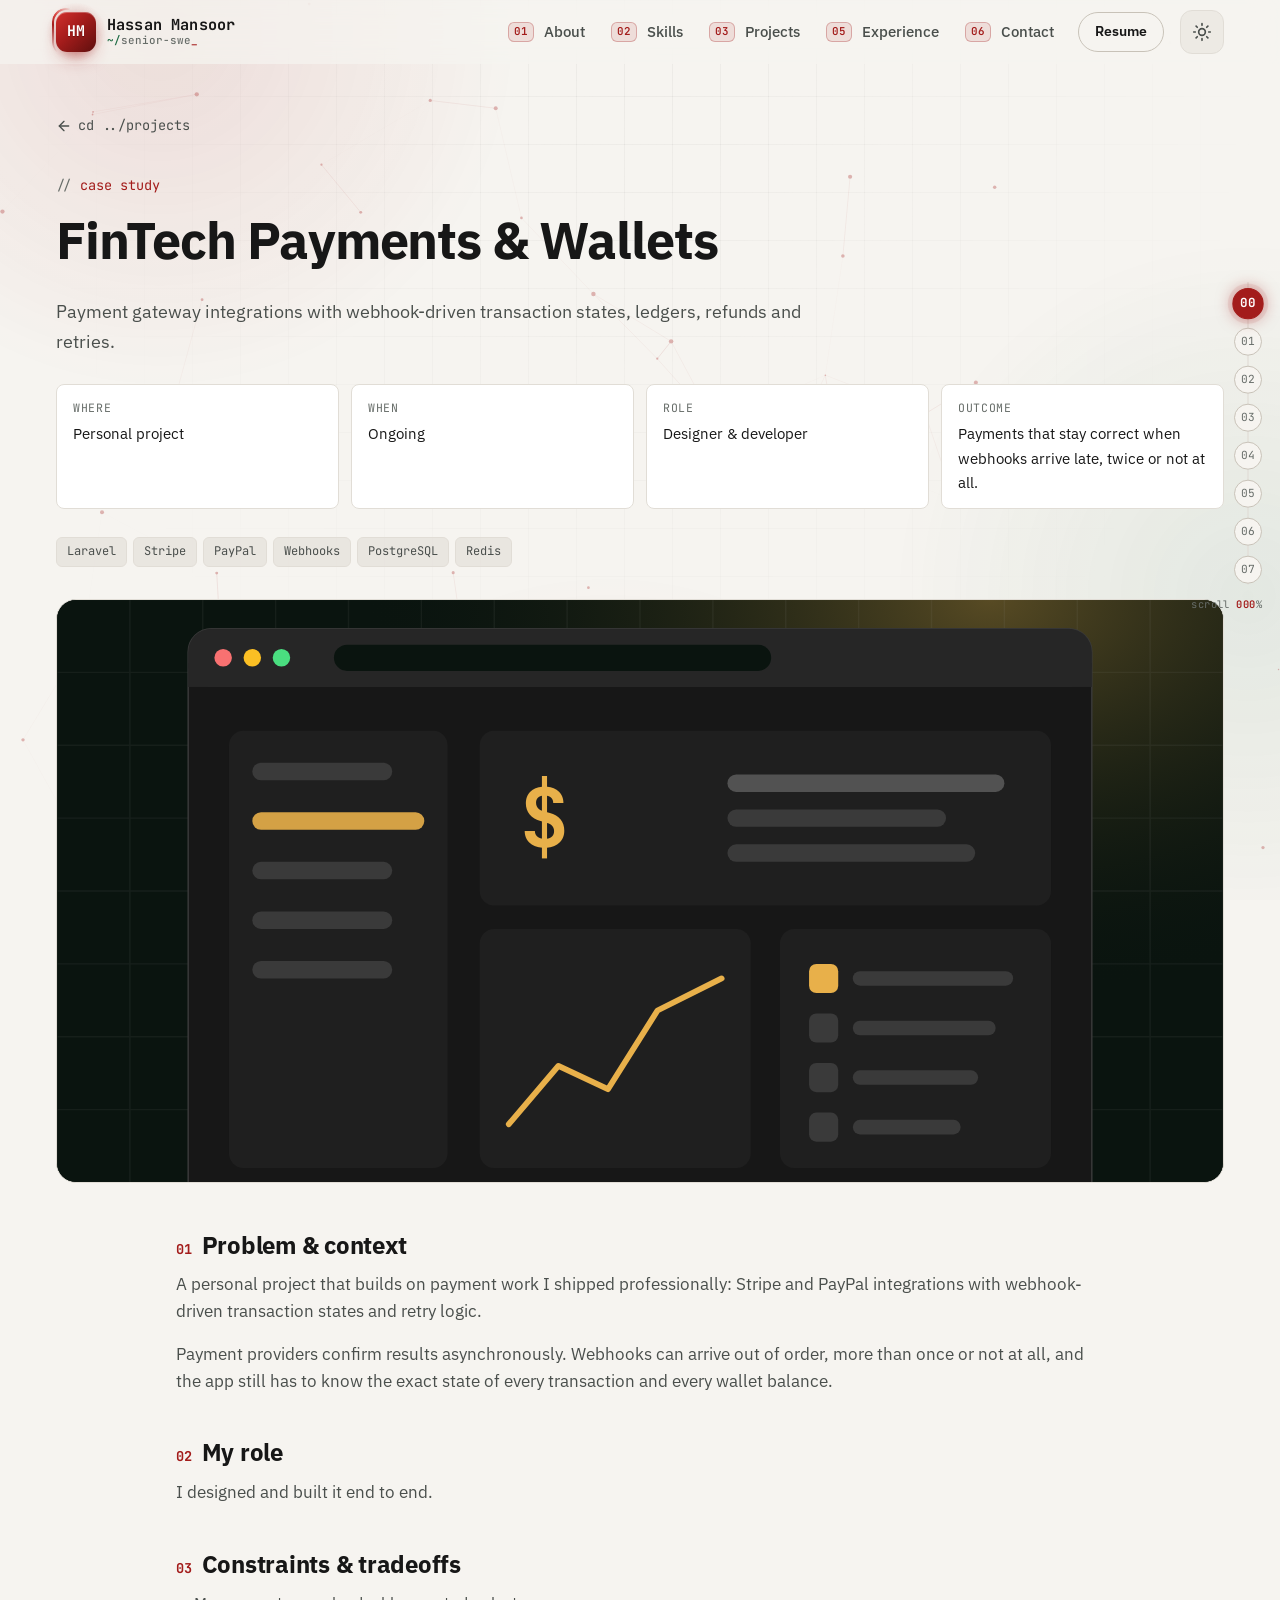
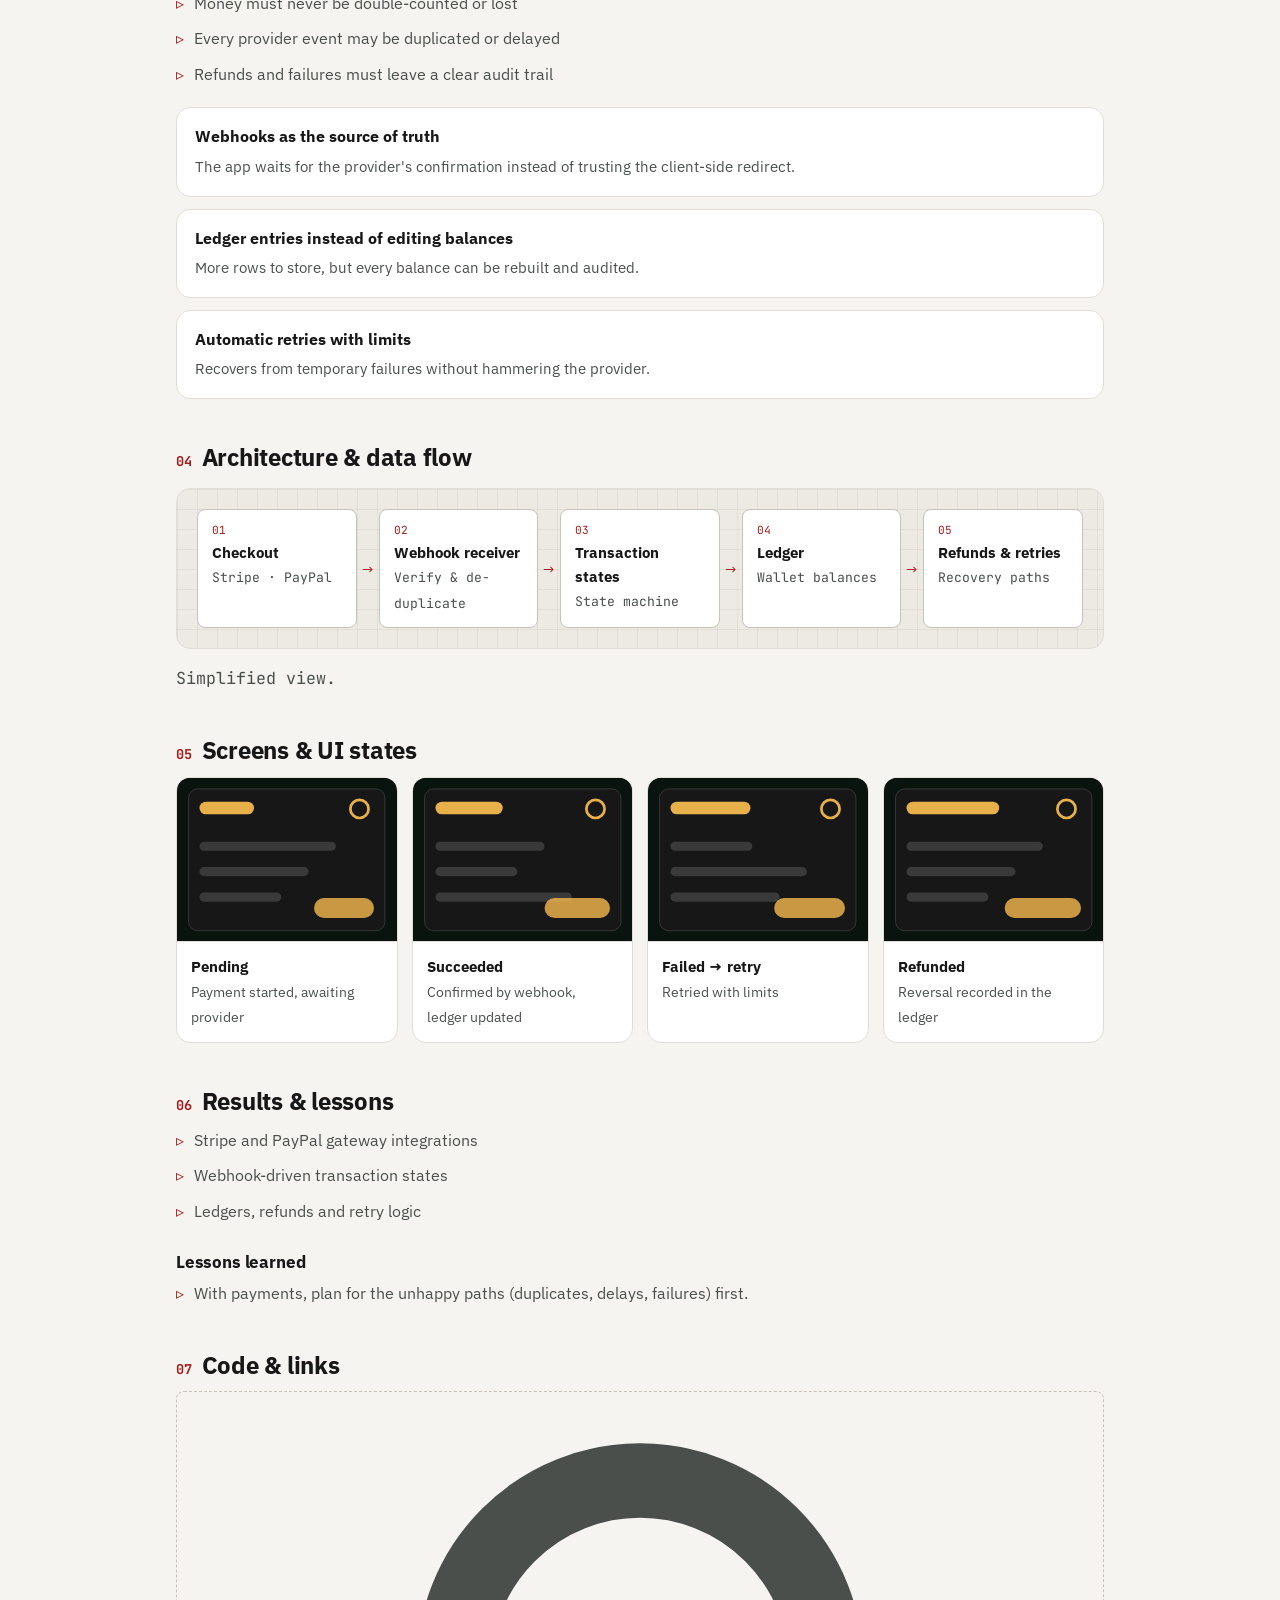
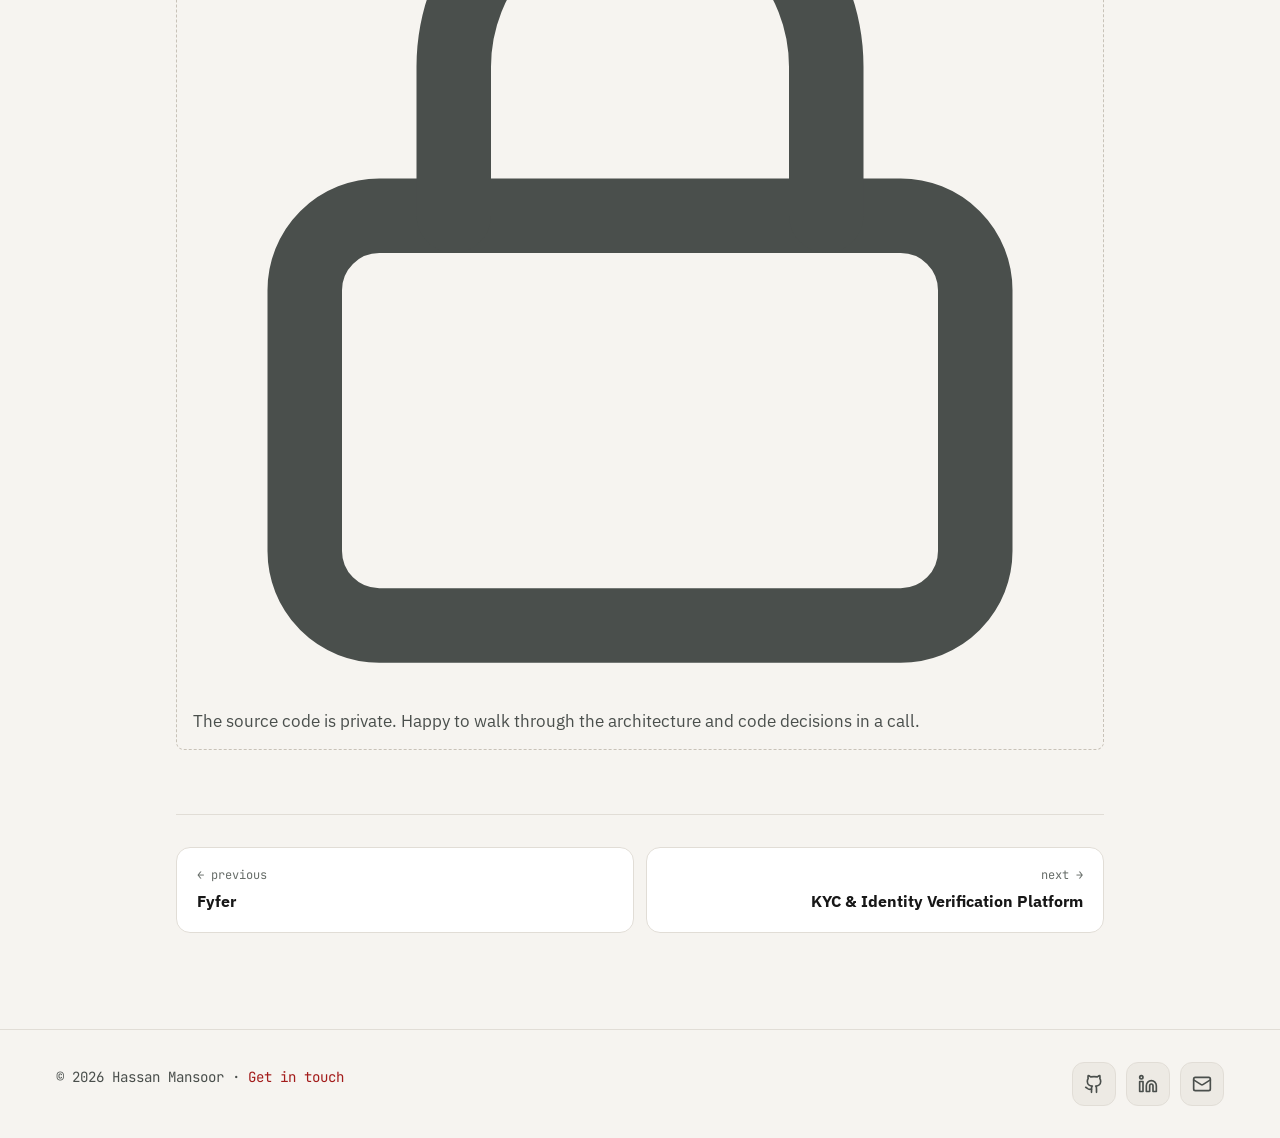
==== commit e20700ae: "Match favicon to the HM logo badge Co-Authored-By: Claude Opus 5.5 <noreply@anthropic.com>" ====
--- a/projects/fintech-payments.html
+++ b/projects/fintech-payments.html
@@ -16,7 +16,7 @@
   <meta property="og:url" content="https://hassan07-dev.github.io/projects/fintech-payments.html">
   <meta property="og:image" content="https://hassan07-dev.github.io/assets/img/hassan-mansoor.jpg">
   <meta name="twitter:card" content="summary_large_image">
-  <link rel="icon" href="../assets/img/favicon.svg" type="image/svg+xml">
+  <link rel="icon" href="../assets/img/favicon.svg?v=2" type="image/svg+xml">
   <link rel="preconnect" href="https://fonts.googleapis.com">
   <link rel="preconnect" href="https://fonts.gstatic.com" crossorigin>
   <link href="https://fonts.googleapis.com/css2?family=IBM+Plex+Sans:wght@400;500;600;700&family=JetBrains+Mono:wght@400;500;600;700&display=swap" rel="stylesheet">
